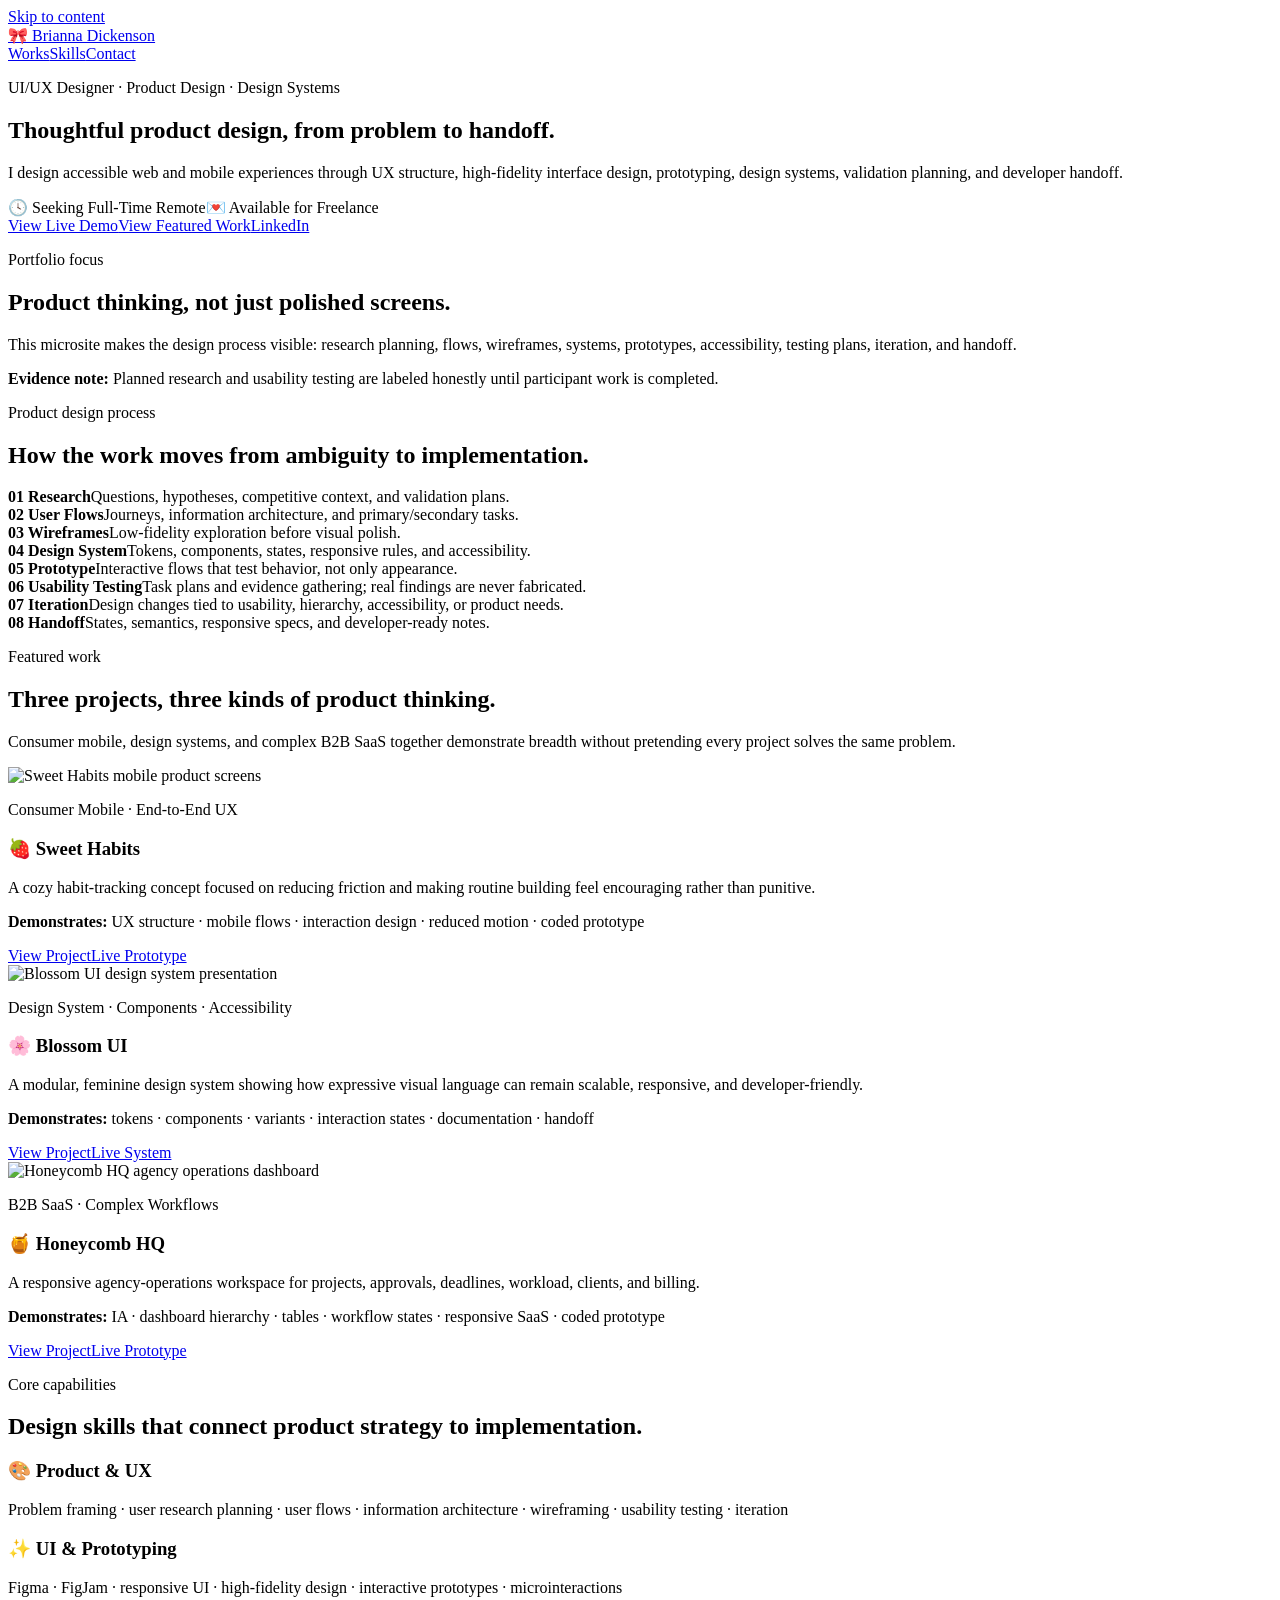
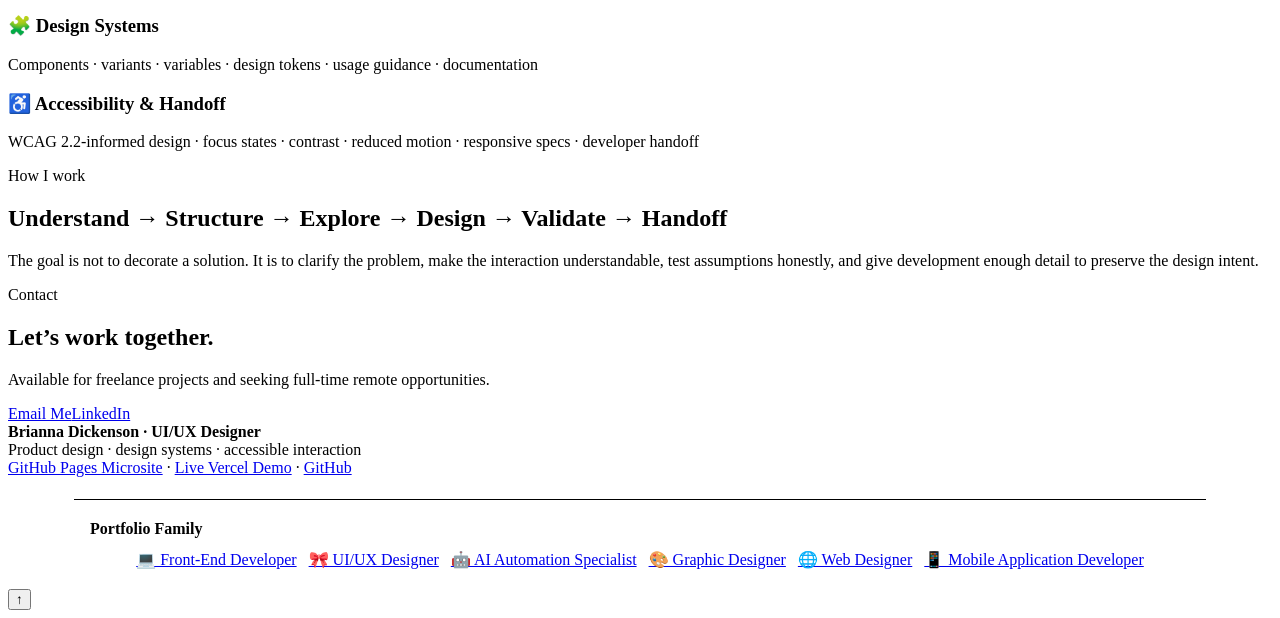
==== docs/index.html @ 3b9b9796 "Standardize Works Skills Contact navigation and footer portfolio family" ====
<!doctype html><html lang="en"><head><meta charset="utf-8"><meta name="viewport" content="width=device-width,initial-scale=1"><title>Brianna Dickenson · UI/UX Designer</title><meta name="description" content="Recruiter-focused UI/UX portfolio featuring product thinking, design systems, interactive prototypes, accessibility, and developer handoff."><meta property="og:title" content="Brianna Dickenson · UI/UX Designer"><meta property="og:description" content="Recruiter-focused UI/UX portfolio featuring product thinking, design systems, interactive prototypes, accessibility, and developer handoff."><meta property="og:type" content="website"><link rel="stylesheet" href="/ui-ux-designer/styles.css"></head><body class=""><a class="skip" href="#main">Skip to content</a><header class="site-header"><nav class="nav" aria-label="Primary"><a class="brand" href="/ui-ux-designer/">🎀 Brianna Dickenson</a><div class="nav-links"><a href="#work">Works</a><a href="#skills">Skills</a><a href="#contact">Contact</a></div></nav></header><main id="main">
<section class="hero"><div><p class="eyebrow">UI/UX Designer · Product Design · Design Systems</p><h1>Thoughtful product design, from problem to handoff.</h1><p>I design accessible web and mobile experiences through UX structure, high-fidelity interface design, prototyping, design systems, validation planning, and developer handoff.</p><div class="status"><span class="pill">🕓 Seeking Full-Time Remote</span><span class="pill">💌 Available for Freelance</span></div><div class="actions"><a class="btn primary" href="https://ui-ux-designer-psi.vercel.app/">View Live Demo</a><a class="btn secondary" href="#work">View Featured Work</a><a class="btn secondary" href="https://www.linkedin.com/in/brianna-dickenson-9555515b">LinkedIn</a></div></div><aside class="hero-card"><p class="eyebrow">Portfolio focus</p><h2>Product thinking, not just polished screens.</h2><p>This microsite makes the design process visible: research planning, flows, wireframes, systems, prototypes, accessibility, testing plans, iteration, and handoff.</p><p class="truth"><strong>Evidence note:</strong> Planned research and usability testing are labeled honestly until participant work is completed.</p></aside></section>
<section class="section" id="process"><p class="eyebrow">Product design process</p><h2>How the work moves from ambiguity to implementation.</h2><div class="process"><div class="step"><b>01 Research</b><span>Questions, hypotheses, competitive context, and validation plans.</span></div><div class="step"><b>02 User Flows</b><span>Journeys, information architecture, and primary/secondary tasks.</span></div><div class="step"><b>03 Wireframes</b><span>Low-fidelity exploration before visual polish.</span></div><div class="step"><b>04 Design System</b><span>Tokens, components, states, responsive rules, and accessibility.</span></div><div class="step"><b>05 Prototype</b><span>Interactive flows that test behavior, not only appearance.</span></div><div class="step"><b>06 Usability Testing</b><span>Task plans and evidence gathering; real findings are never fabricated.</span></div><div class="step"><b>07 Iteration</b><span>Design changes tied to usability, hierarchy, accessibility, or product needs.</span></div><div class="step"><b>08 Handoff</b><span>States, semantics, responsive specs, and developer-ready notes.</span></div></div></section>
<section class="section" id="work"><p class="eyebrow">Featured work</p><h2>Three projects, three kinds of product thinking.</h2><p class="lead">Consumer mobile, design systems, and complex B2B SaaS together demonstrate breadth without pretending every project solves the same problem.</p><div class="grid">
<article class="card"><img src="https://raw.githubusercontent.com/breyhanaariel/ui-ux-designer/main/sweet-habits/assets/hero.png" alt="Sweet Habits mobile product screens"><div class="card-body"><p class="meta">Consumer Mobile · End-to-End UX</p><h3>🍓 Sweet Habits</h3><p>A cozy habit-tracking concept focused on reducing friction and making routine building feel encouraging rather than punitive.</p><p><strong>Demonstrates:</strong> UX structure · mobile flows · interaction design · reduced motion · coded prototype</p><div class="actions"><a class="btn primary" href="/ui-ux-designer/sweet-habits/">View Project</a><a class="btn secondary" href="https://ui-ux-designer-psi.vercel.app/sweet-habits/">Live Prototype</a></div></div></article>
<article class="card"><img src="https://raw.githubusercontent.com/breyhanaariel/ui-ux-designer/main/blossom-ui/assets/hero.png" alt="Blossom UI design system presentation"><div class="card-body"><p class="meta">Design System · Components · Accessibility</p><h3>🌸 Blossom UI</h3><p>A modular, feminine design system showing how expressive visual language can remain scalable, responsive, and developer-friendly.</p><p><strong>Demonstrates:</strong> tokens · components · variants · interaction states · documentation · handoff</p><div class="actions"><a class="btn primary" href="/ui-ux-designer/blossom-ui/">View Project</a><a class="btn secondary" href="https://ui-ux-designer-psi.vercel.app/blossom-ui/">Live System</a></div></div></article>
<article class="card"><img src="https://raw.githubusercontent.com/breyhanaariel/ui-ux-designer/main/honeycomb-hq/assets/hero.png" alt="Honeycomb HQ agency operations dashboard"><div class="card-body"><p class="meta">B2B SaaS · Complex Workflows</p><h3>🍯 Honeycomb HQ</h3><p>A responsive agency-operations workspace for projects, approvals, deadlines, workload, clients, and billing.</p><p><strong>Demonstrates:</strong> IA · dashboard hierarchy · tables · workflow states · responsive SaaS · coded prototype</p><div class="actions"><a class="btn primary" href="/ui-ux-designer/honeycomb-hq/">View Project</a><a class="btn secondary" href="https://ui-ux-designer-psi.vercel.app/honeycomb-hq/">Live Prototype</a></div></div></article>
</div></section>
<section class="section" id="skills"><p class="eyebrow">Core capabilities</p><h2>Design skills that connect product strategy to implementation.</h2><div class="capabilities"><div class="cap"><h3>🎨 Product & UX</h3><p>Problem framing · user research planning · user flows · information architecture · wireframing · usability testing · iteration</p></div><div class="cap"><h3>✨ UI & Prototyping</h3><p>Figma · FigJam · responsive UI · high-fidelity design · interactive prototypes · microinteractions</p></div><div class="cap"><h3>🧩 Design Systems</h3><p>Components · variants · variables · design tokens · usage guidance · documentation</p></div><div class="cap"><h3>♿ Accessibility & Handoff</h3><p>WCAG 2.2-informed design · focus states · contrast · reduced motion · responsive specs · developer handoff</p></div></div></section>
<section class="section"><p class="eyebrow">How I work</p><h2>Understand → Structure → Explore → Design → Validate → Handoff</h2><p class="lead">The goal is not to decorate a solution. It is to clarify the problem, make the interaction understandable, test assumptions honestly, and give development enough detail to preserve the design intent.</p></section>

<section class="section" id="contact"><p class="eyebrow">Contact</p><h2>Let’s work together.</h2><p class="lead">Available for freelance projects and seeking full-time remote opportunities.</p><div class="actions"><a class="btn primary" href="mailto:breyhanadickenson@gmail.com?subject=UI%2FUX%20Opportunity">Email Me</a><a class="btn secondary" href="https://www.linkedin.com/in/brianna-dickenson-9555515b">LinkedIn</a></div></section></main><footer class="footer"><div class="footer-inner"><div><strong>Brianna Dickenson · UI/UX Designer</strong><br><span>Product design · design systems · accessible interaction</span></div><div><a href="/ui-ux-designer/">GitHub Pages Microsite</a> · <a href="https://ui-ux-designer-psi.vercel.app/">Live Vercel Demo</a> · <a href="https://github.com/breyhanaariel/ui-ux-designer">GitHub</a></div></div><div class="portfolio-family-footer" style="max-width:1100px;margin:22px auto 0;padding:20px 16px;border-top:1px solid currentColor"><strong>Portfolio Family</strong><nav aria-label="Portfolio Family" style="display:flex;justify-content:center;flex-wrap:wrap;gap:12px;margin-top:12px"><a href="https://breyhanaariel.github.io/front-end-developer/">💻 Front-End Developer</a><a href="https://breyhanaariel.github.io/ui-ux-designer/">🎀 UI/UX Designer</a><a href="https://breyhanaariel.github.io/ai-automation-specialist/">🤖 AI Automation Specialist</a><a href="https://breyhanaariel.github.io/graphic-designer/">🎨 Graphic Designer</a><a href="https://breyhanaariel.github.io/web-designer/">🌐 Web Designer</a><a href="https://breyhanaariel.github.io/mobile-app-developer/">📱 Mobile Application Developer</a></nav></div></footer><button class="backtop" aria-label="Back to top">↑</button><script src="/ui-ux-designer/script.js"></script></body></html>
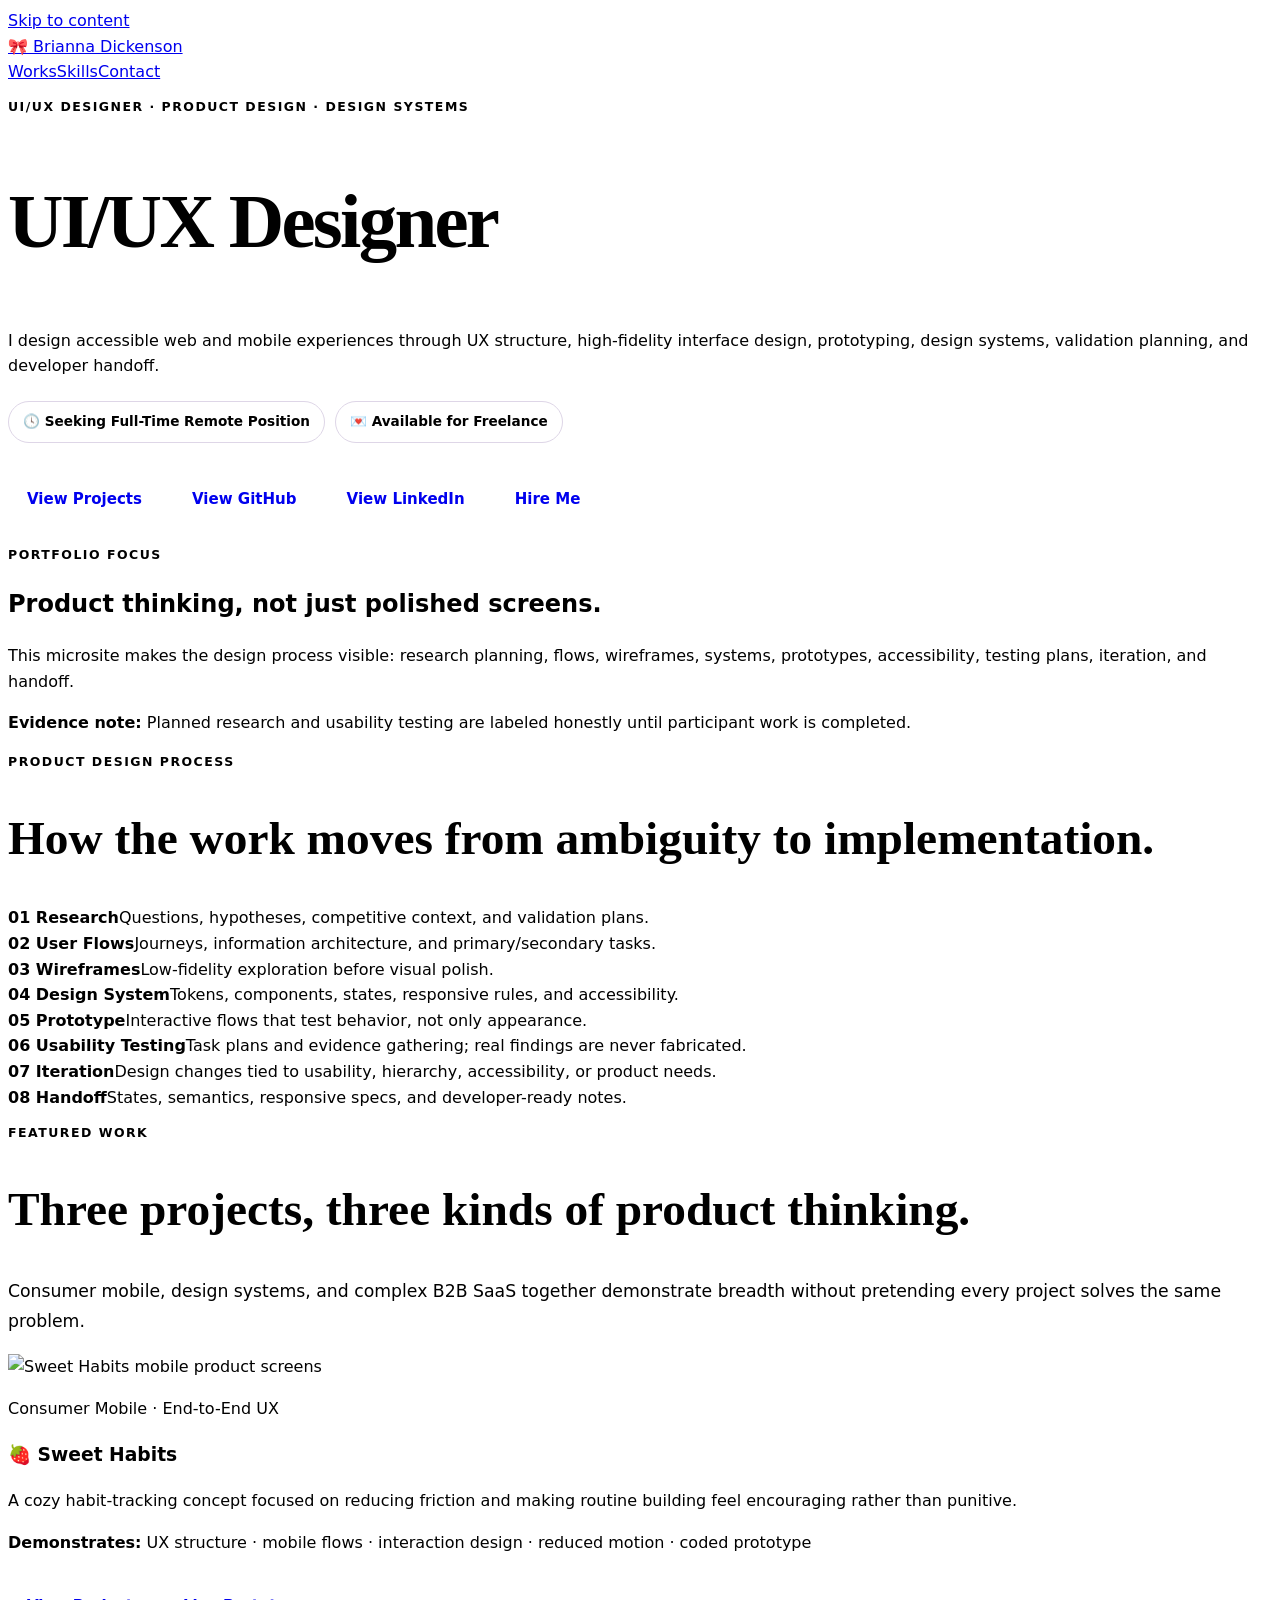
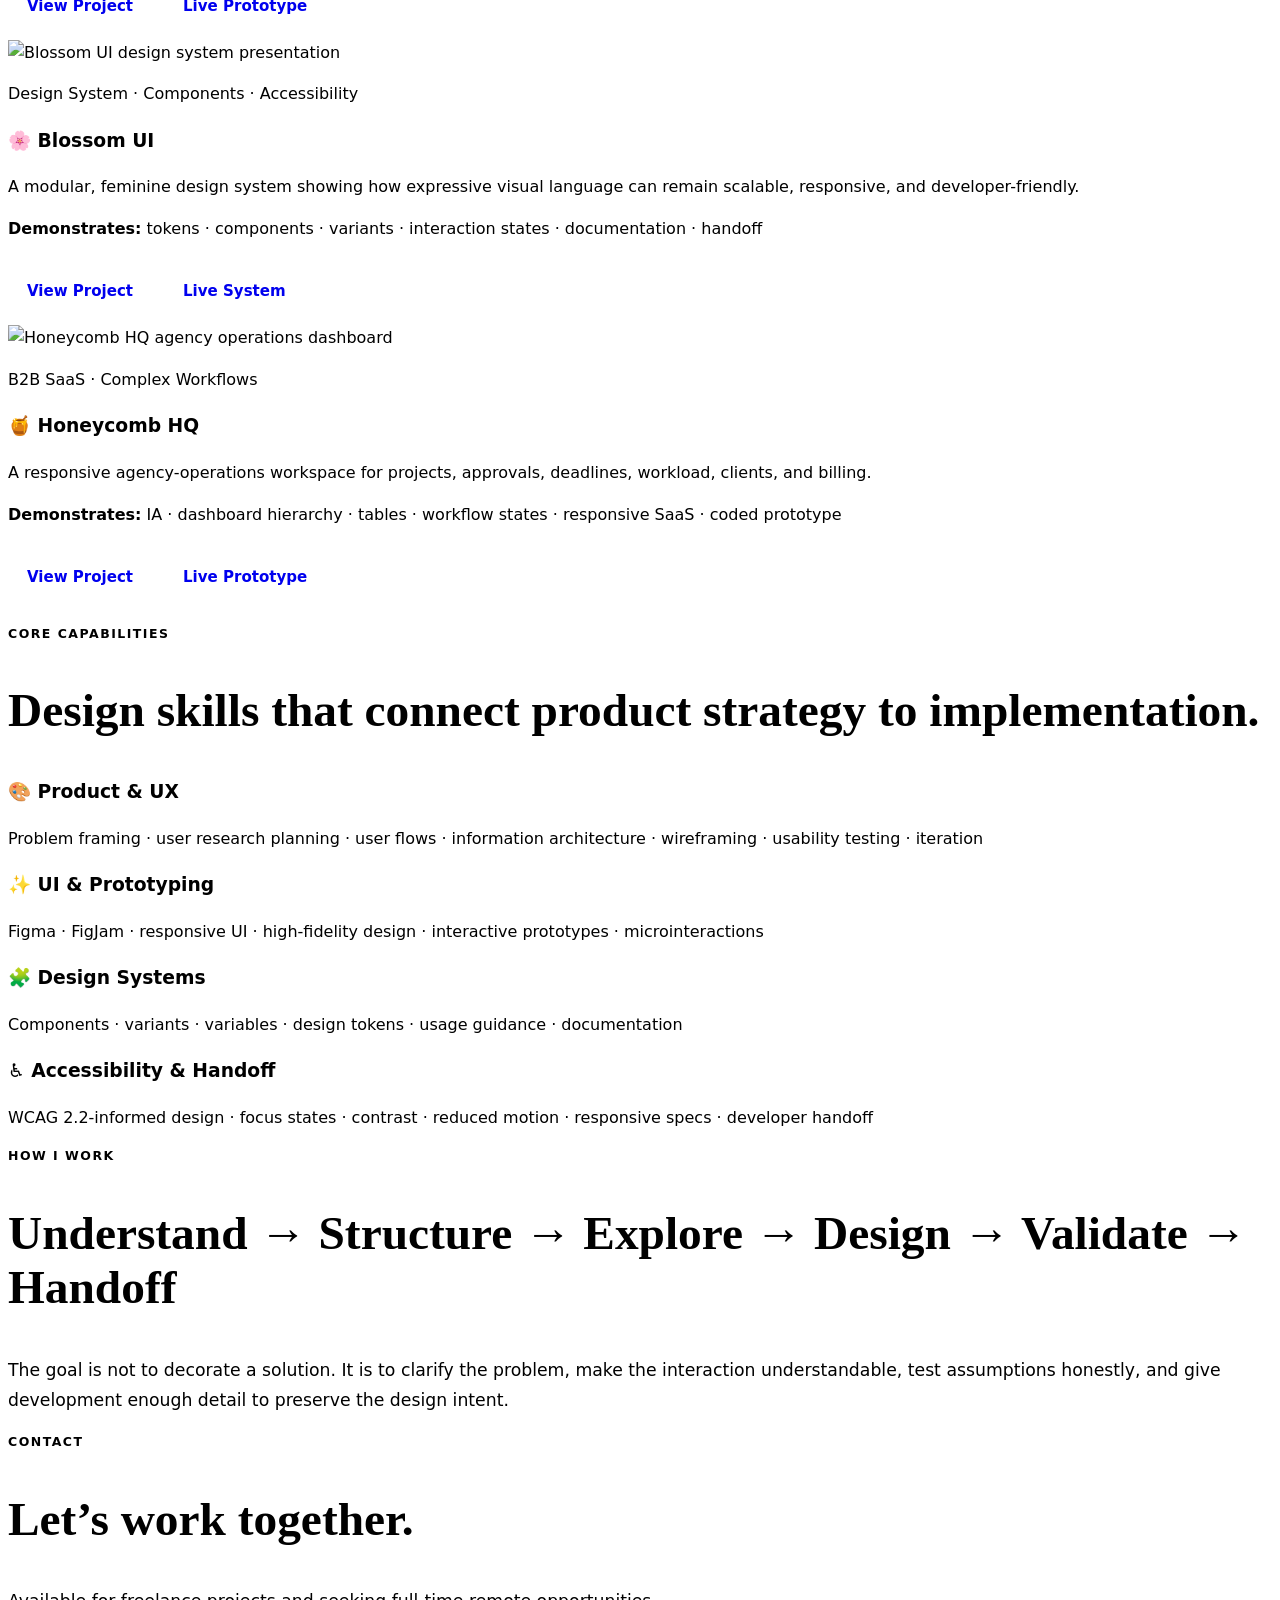
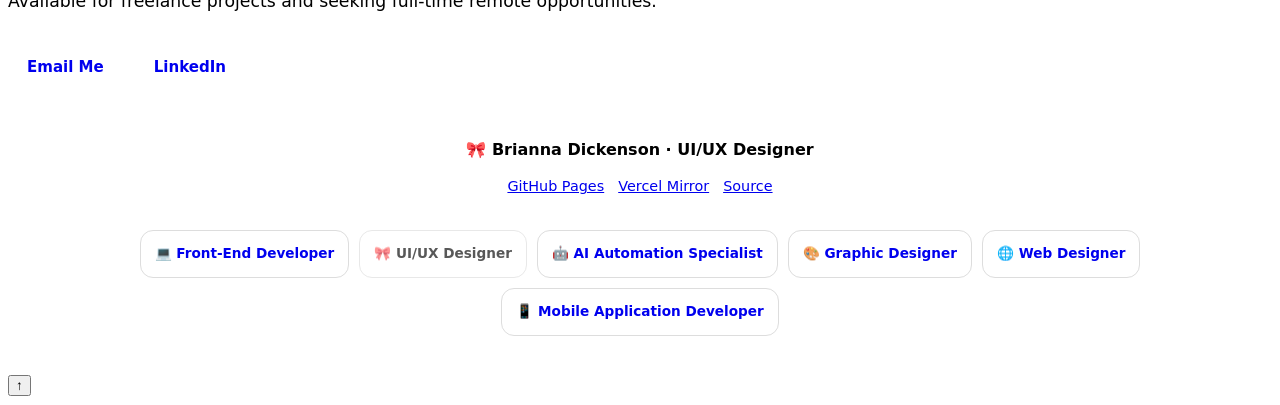
==== commit 53e97a43: "Unify portfolio typography hero actions and footer; refine front-end hiring flow" ====
--- a/docs/index.html
+++ b/docs/index.html
@@ -1,5 +1,8 @@
-<!doctype html><html lang="en"><head><meta charset="utf-8"><meta name="viewport" content="width=device-width,initial-scale=1"><title>Brianna Dickenson · UI/UX Designer</title><meta name="description" content="Recruiter-focused UI/UX portfolio featuring product thinking, design systems, interactive prototypes, accessibility, and developer handoff."><meta property="og:title" content="Brianna Dickenson · UI/UX Designer"><meta property="og:description" content="Recruiter-focused UI/UX portfolio featuring product thinking, design systems, interactive prototypes, accessibility, and developer handoff."><meta property="og:type" content="website"><link rel="stylesheet" href="/ui-ux-designer/styles.css"></head><body class=""><a class="skip" href="#main">Skip to content</a><header class="site-header"><nav class="nav" aria-label="Primary"><a class="brand" href="/ui-ux-designer/">🎀 Brianna Dickenson</a><div class="nav-links"><a href="#work">Works</a><a href="#skills">Skills</a><a href="#contact">Contact</a></div></nav></header><main id="main">
-<section class="hero"><div><p class="eyebrow">UI/UX Designer · Product Design · Design Systems</p><h1>Thoughtful product design, from problem to handoff.</h1><p>I design accessible web and mobile experiences through UX structure, high-fidelity interface design, prototyping, design systems, validation planning, and developer handoff.</p><div class="status"><span class="pill">🕓 Seeking Full-Time Remote</span><span class="pill">💌 Available for Freelance</span></div><div class="actions"><a class="btn primary" href="https://ui-ux-designer-psi.vercel.app/">View Live Demo</a><a class="btn secondary" href="#work">View Featured Work</a><a class="btn secondary" href="https://www.linkedin.com/in/brianna-dickenson-9555515b">LinkedIn</a></div></div><aside class="hero-card"><p class="eyebrow">Portfolio focus</p><h2>Product thinking, not just polished screens.</h2><p>This microsite makes the design process visible: research planning, flows, wireframes, systems, prototypes, accessibility, testing plans, iteration, and handoff.</p><p class="truth"><strong>Evidence note:</strong> Planned research and usability testing are labeled honestly until participant work is completed.</p></aside></section>
+<!doctype html><html lang="en"><head><meta charset="utf-8"><meta name="viewport" content="width=device-width,initial-scale=1"><title>Brianna Dickenson · UI/UX Designer</title><meta name="description" content="Recruiter-focused UI/UX portfolio featuring product thinking, design systems, interactive prototypes, accessibility, and developer handoff."><meta property="og:title" content="Brianna Dickenson · UI/UX Designer"><meta property="og:description" content="Recruiter-focused UI/UX portfolio featuring product thinking, design systems, interactive prototypes, accessibility, and developer handoff."><meta property="og:type" content="website"><link rel="stylesheet" href="/ui-ux-designer/styles.css"><style>
+/* Portfolio family design system: typography, scale, buttons and footer */
+:root{font-family:Inter,system-ui,-apple-system,BlinkMacSystemFont,"Segoe UI",sans-serif;font-size:16px}body{font-family:Inter,system-ui,-apple-system,BlinkMacSystemFont,"Segoe UI",sans-serif;line-height:1.6}.hero h1{font-family:Georgia,"Times New Roman",serif;font-size:clamp(2.9rem,6vw,5.2rem);line-height:1.08;letter-spacing:-.035em}.section h2{font-family:Georgia,"Times New Roman",serif;font-size:clamp(2rem,3.7vw,3.25rem);line-height:1.16}.eyebrow{font-size:.78rem;font-weight:800;letter-spacing:.12em;text-transform:uppercase}.lede,.lead{font-size:1.08rem;line-height:1.75}.actions{display:flex;flex-wrap:wrap;gap:12px}.actions .btn,.actions a.btn{font-family:inherit;font-size:.94rem;font-weight:750;border-radius:999px;padding:12px 19px;min-height:44px;display:inline-flex;align-items:center;justify-content:center;text-decoration:none}.portfolio-status{display:flex;flex-wrap:wrap;gap:10px;margin:22px 0}.portfolio-status span{border:1px solid var(--line,#ded6e7);border-radius:999px;padding:9px 14px;background:rgba(255,255,255,.8);font-size:.85rem;font-weight:750}.footer{border-top:0!important;text-align:center;padding:36px 20px}.portfolio-family-footer{border:0!important;padding:16px 0 0!important;margin:16px auto 0!important}.portfolio-family-footer nav{display:flex;justify-content:center;flex-wrap:wrap;gap:10px}.portfolio-family-footer nav a,.portfolio-family-footer nav span{display:inline-flex;align-items:center;justify-content:center;padding:12px 14px;border-radius:13px;border:1px solid var(--line,#ddd);background:rgba(255,255,255,.75);font-size:.85rem;font-weight:700;text-decoration:none}.portfolio-family-footer nav .current{opacity:.65}.footer-links{margin:12px 0;display:flex;gap:14px;justify-content:center;flex-wrap:wrap}.footer-links a{font-size:.9rem}.hire-form{max-width:640px;margin:26px auto;text-align:left;display:grid;gap:13px}.hire-form label{display:grid;gap:5px;font-size:.9rem;font-weight:700}.hire-form input,.hire-form select,.hire-form textarea{font:inherit;width:100%;padding:12px;border:1px solid var(--line,#ddd);border-radius:12px;background:#fff;color:#333}.hire-form button{cursor:pointer}.hire-form .form-feedback{font-size:.9rem}@media(max-width:650px){.hero{padding-top:52px}.portfolio-family-footer nav a,.portfolio-family-footer nav span{flex:1 1 145px}.actions .btn{flex:1 1 auto}}
+</style></head><body class=""><a class="skip" href="#main">Skip to content</a><header class="site-header"><nav class="nav" aria-label="Primary"><a class="brand" href="/ui-ux-designer/">🎀 Brianna Dickenson</a><div class="nav-links"><a href="#work">Works</a><a href="#skills">Skills</a><a href="#contact">Contact</a></div></nav></header><main id="main">
+<section class="hero"><div><p class="eyebrow">UI/UX Designer · Product Design · Design Systems</p><h1>UI/UX Designer</h1><p>I design accessible web and mobile experiences through UX structure, high-fidelity interface design, prototyping, design systems, validation planning, and developer handoff.</p><div class="portfolio-status"><span>🕓 Seeking Full-Time Remote Position</span><span>💌 Available for Freelance</span></div><div class="actions"><a class="btn primary" href="#work">View Projects</a><a class="btn" href="https://github.com/breyhanaariel/ui-ux-designer">View GitHub</a><a class="btn" href="https://www.linkedin.com/in/brianna-dickenson-9555515b">View LinkedIn</a><a class="btn" href="#contact">Hire Me</a></div></div><aside class="hero-card"><p class="eyebrow">Portfolio focus</p><h2>Product thinking, not just polished screens.</h2><p>This microsite makes the design process visible: research planning, flows, wireframes, systems, prototypes, accessibility, testing plans, iteration, and handoff.</p><p class="truth"><strong>Evidence note:</strong> Planned research and usability testing are labeled honestly until participant work is completed.</p></aside></section>
 <section class="section" id="process"><p class="eyebrow">Product design process</p><h2>How the work moves from ambiguity to implementation.</h2><div class="process"><div class="step"><b>01 Research</b><span>Questions, hypotheses, competitive context, and validation plans.</span></div><div class="step"><b>02 User Flows</b><span>Journeys, information architecture, and primary/secondary tasks.</span></div><div class="step"><b>03 Wireframes</b><span>Low-fidelity exploration before visual polish.</span></div><div class="step"><b>04 Design System</b><span>Tokens, components, states, responsive rules, and accessibility.</span></div><div class="step"><b>05 Prototype</b><span>Interactive flows that test behavior, not only appearance.</span></div><div class="step"><b>06 Usability Testing</b><span>Task plans and evidence gathering; real findings are never fabricated.</span></div><div class="step"><b>07 Iteration</b><span>Design changes tied to usability, hierarchy, accessibility, or product needs.</span></div><div class="step"><b>08 Handoff</b><span>States, semantics, responsive specs, and developer-ready notes.</span></div></div></section>
 <section class="section" id="work"><p class="eyebrow">Featured work</p><h2>Three projects, three kinds of product thinking.</h2><p class="lead">Consumer mobile, design systems, and complex B2B SaaS together demonstrate breadth without pretending every project solves the same problem.</p><div class="grid">
 <article class="card"><img src="https://raw.githubusercontent.com/breyhanaariel/ui-ux-designer/main/sweet-habits/assets/hero.png" alt="Sweet Habits mobile product screens"><div class="card-body"><p class="meta">Consumer Mobile · End-to-End UX</p><h3>🍓 Sweet Habits</h3><p>A cozy habit-tracking concept focused on reducing friction and making routine building feel encouraging rather than punitive.</p><p><strong>Demonstrates:</strong> UX structure · mobile flows · interaction design · reduced motion · coded prototype</p><div class="actions"><a class="btn primary" href="/ui-ux-designer/sweet-habits/">View Project</a><a class="btn secondary" href="https://ui-ux-designer-psi.vercel.app/sweet-habits/">Live Prototype</a></div></div></article>
@@ -9,4 +12,4 @@
 <section class="section" id="skills"><p class="eyebrow">Core capabilities</p><h2>Design skills that connect product strategy to implementation.</h2><div class="capabilities"><div class="cap"><h3>🎨 Product & UX</h3><p>Problem framing · user research planning · user flows · information architecture · wireframing · usability testing · iteration</p></div><div class="cap"><h3>✨ UI & Prototyping</h3><p>Figma · FigJam · responsive UI · high-fidelity design · interactive prototypes · microinteractions</p></div><div class="cap"><h3>🧩 Design Systems</h3><p>Components · variants · variables · design tokens · usage guidance · documentation</p></div><div class="cap"><h3>♿ Accessibility & Handoff</h3><p>WCAG 2.2-informed design · focus states · contrast · reduced motion · responsive specs · developer handoff</p></div></div></section>
 <section class="section"><p class="eyebrow">How I work</p><h2>Understand → Structure → Explore → Design → Validate → Handoff</h2><p class="lead">The goal is not to decorate a solution. It is to clarify the problem, make the interaction understandable, test assumptions honestly, and give development enough detail to preserve the design intent.</p></section>
 
-<section class="section" id="contact"><p class="eyebrow">Contact</p><h2>Let’s work together.</h2><p class="lead">Available for freelance projects and seeking full-time remote opportunities.</p><div class="actions"><a class="btn primary" href="mailto:breyhanadickenson@gmail.com?subject=UI%2FUX%20Opportunity">Email Me</a><a class="btn secondary" href="https://www.linkedin.com/in/brianna-dickenson-9555515b">LinkedIn</a></div></section></main><footer class="footer"><div class="footer-inner"><div><strong>Brianna Dickenson · UI/UX Designer</strong><br><span>Product design · design systems · accessible interaction</span></div><div><a href="/ui-ux-designer/">GitHub Pages Microsite</a> · <a href="https://ui-ux-designer-psi.vercel.app/">Live Vercel Demo</a> · <a href="https://github.com/breyhanaariel/ui-ux-designer">GitHub</a></div></div><div class="portfolio-family-footer" style="max-width:1100px;margin:22px auto 0;padding:20px 16px;border-top:1px solid currentColor"><strong>Portfolio Family</strong><nav aria-label="Portfolio Family" style="display:flex;justify-content:center;flex-wrap:wrap;gap:12px;margin-top:12px"><a href="https://breyhanaariel.github.io/front-end-developer/">💻 Front-End Developer</a><a href="https://breyhanaariel.github.io/ui-ux-designer/">🎀 UI/UX Designer</a><a href="https://breyhanaariel.github.io/ai-automation-specialist/">🤖 AI Automation Specialist</a><a href="https://breyhanaariel.github.io/graphic-designer/">🎨 Graphic Designer</a><a href="https://breyhanaariel.github.io/web-designer/">🌐 Web Designer</a><a href="https://breyhanaariel.github.io/mobile-app-developer/">📱 Mobile Application Developer</a></nav></div></footer><button class="backtop" aria-label="Back to top">↑</button><script src="/ui-ux-designer/script.js"></script></body></html>+<section class="section" id="contact"><p class="eyebrow">Contact</p><h2>Let’s work together.</h2><p class="lead">Available for freelance projects and seeking full-time remote opportunities.</p><div class="actions"><a class="btn primary" href="mailto:breyhanadickenson@gmail.com?subject=UI%2FUX%20Opportunity">Email Me</a><a class="btn secondary" href="https://www.linkedin.com/in/brianna-dickenson-9555515b">LinkedIn</a></div></section></main><footer class="footer"><strong>🎀 Brianna Dickenson · UI/UX Designer</strong><div class="footer-links"><a href="https://breyhanaariel.github.io/ui-ux-designer/">GitHub Pages</a><a href="https://ui-ux-designer-psi.vercel.app/">Vercel Mirror</a><a href="https://github.com/breyhanaariel/ui-ux-designer">Source</a></div><div class="portfolio-family-footer"><nav aria-label="Portfolio Family"><a href="https://breyhanaariel.github.io/front-end-developer/">💻 Front-End Developer</a><span class="current" aria-current="page">🎀 UI/UX Designer</span><a href="https://breyhanaariel.github.io/ai-automation-specialist/">🤖 AI Automation Specialist</a><a href="https://breyhanaariel.github.io/graphic-designer/">🎨 Graphic Designer</a><a href="https://breyhanaariel.github.io/web-designer/">🌐 Web Designer</a><a href="https://breyhanaariel.github.io/mobile-app-developer/">📱 Mobile Application Developer</a></nav></div></footer><button class="backtop" aria-label="Back to top">↑</button><script src="/ui-ux-designer/script.js"></script></body></html>
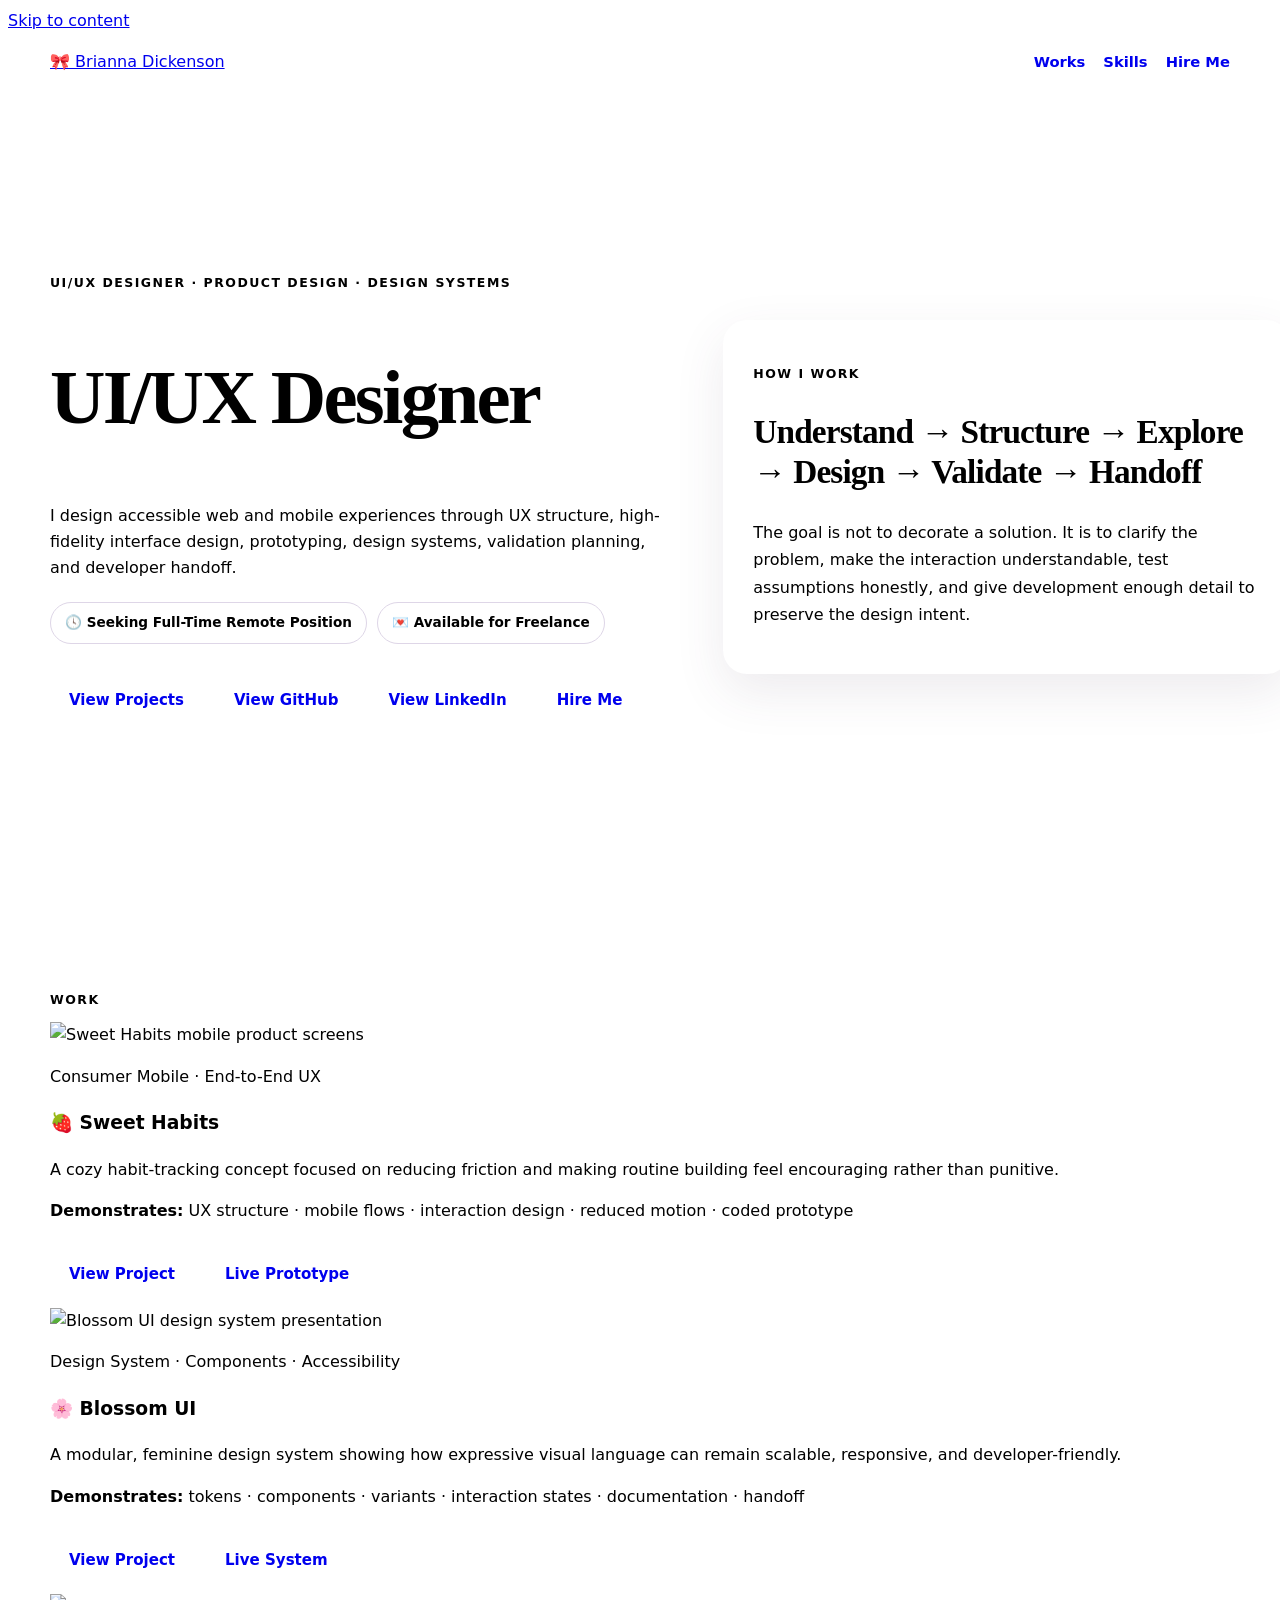
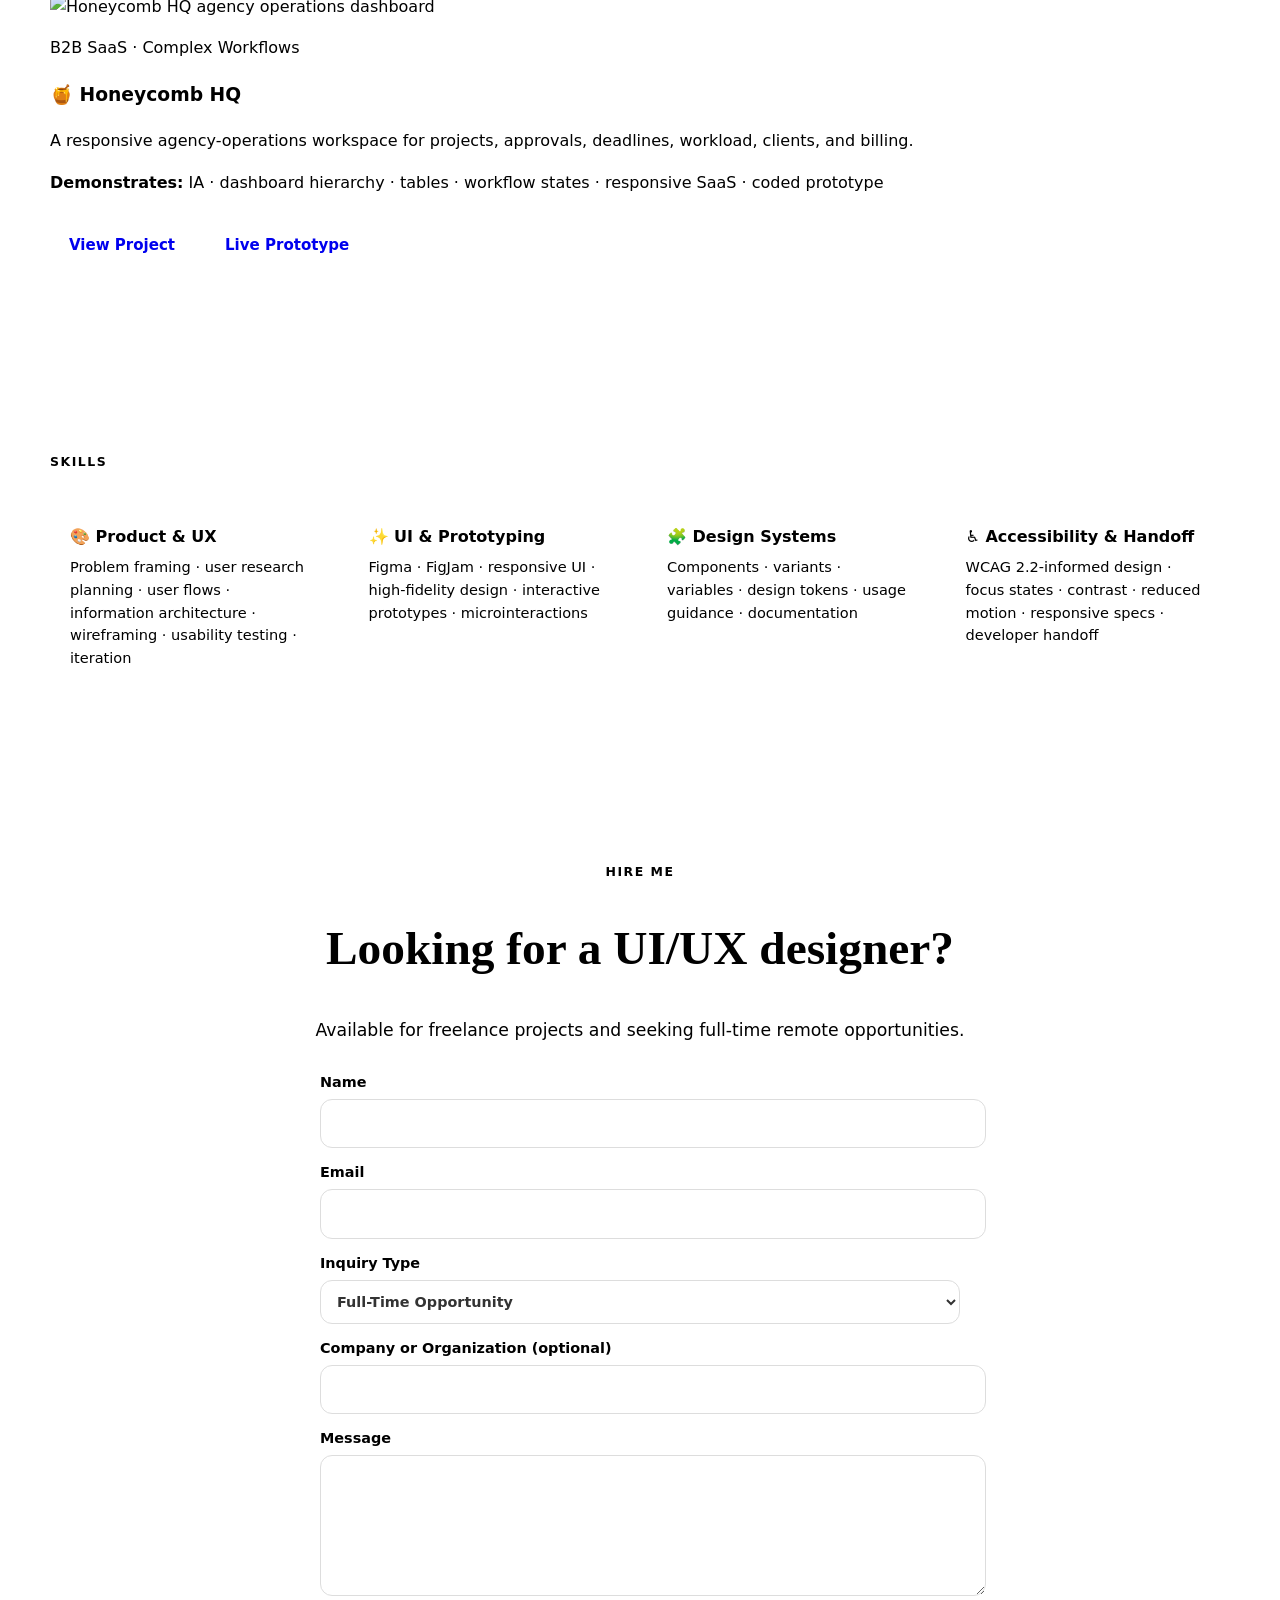
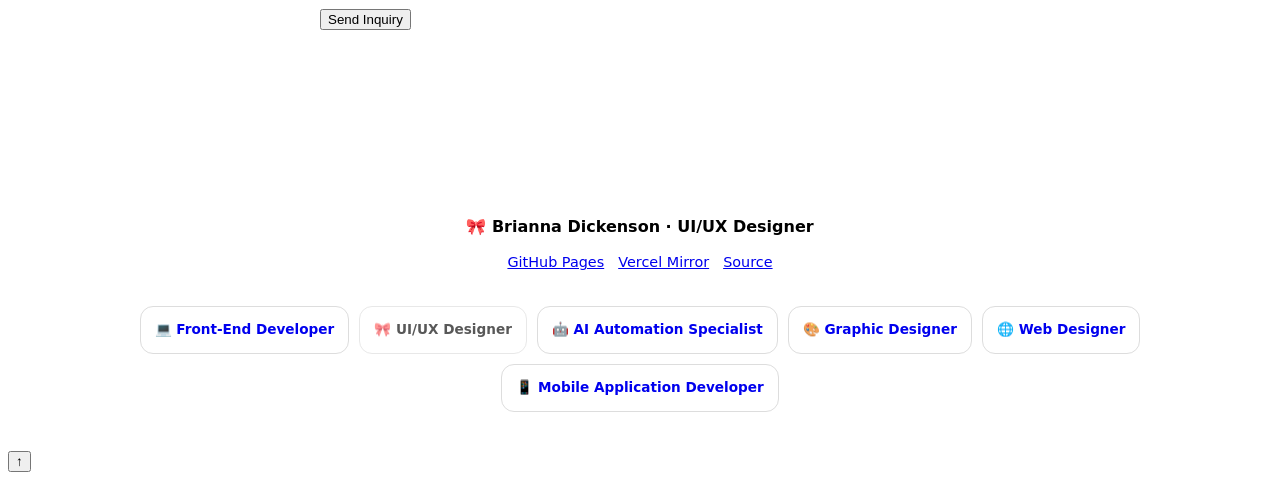
==== commit e026a472: "Align UI UX microsite with front-end layout and hiring form" ====
--- a/docs/index.html
+++ b/docs/index.html
@@ -1,15 +1,18 @@
 <!doctype html><html lang="en"><head><meta charset="utf-8"><meta name="viewport" content="width=device-width,initial-scale=1"><title>Brianna Dickenson · UI/UX Designer</title><meta name="description" content="Recruiter-focused UI/UX portfolio featuring product thinking, design systems, interactive prototypes, accessibility, and developer handoff."><meta property="og:title" content="Brianna Dickenson · UI/UX Designer"><meta property="og:description" content="Recruiter-focused UI/UX portfolio featuring product thinking, design systems, interactive prototypes, accessibility, and developer handoff."><meta property="og:type" content="website"><link rel="stylesheet" href="/ui-ux-designer/styles.css"><style>
 /* Portfolio family design system: typography, scale, buttons and footer */
 :root{font-family:Inter,system-ui,-apple-system,BlinkMacSystemFont,"Segoe UI",sans-serif;font-size:16px}body{font-family:Inter,system-ui,-apple-system,BlinkMacSystemFont,"Segoe UI",sans-serif;line-height:1.6}.hero h1{font-family:Georgia,"Times New Roman",serif;font-size:clamp(2.9rem,6vw,5.2rem);line-height:1.08;letter-spacing:-.035em}.section h2{font-family:Georgia,"Times New Roman",serif;font-size:clamp(2rem,3.7vw,3.25rem);line-height:1.16}.eyebrow{font-size:.78rem;font-weight:800;letter-spacing:.12em;text-transform:uppercase}.lede,.lead{font-size:1.08rem;line-height:1.75}.actions{display:flex;flex-wrap:wrap;gap:12px}.actions .btn,.actions a.btn{font-family:inherit;font-size:.94rem;font-weight:750;border-radius:999px;padding:12px 19px;min-height:44px;display:inline-flex;align-items:center;justify-content:center;text-decoration:none}.portfolio-status{display:flex;flex-wrap:wrap;gap:10px;margin:22px 0}.portfolio-status span{border:1px solid var(--line,#ded6e7);border-radius:999px;padding:9px 14px;background:rgba(255,255,255,.8);font-size:.85rem;font-weight:750}.footer{border-top:0!important;text-align:center;padding:36px 20px}.portfolio-family-footer{border:0!important;padding:16px 0 0!important;margin:16px auto 0!important}.portfolio-family-footer nav{display:flex;justify-content:center;flex-wrap:wrap;gap:10px}.portfolio-family-footer nav a,.portfolio-family-footer nav span{display:inline-flex;align-items:center;justify-content:center;padding:12px 14px;border-radius:13px;border:1px solid var(--line,#ddd);background:rgba(255,255,255,.75);font-size:.85rem;font-weight:700;text-decoration:none}.portfolio-family-footer nav .current{opacity:.65}.footer-links{margin:12px 0;display:flex;gap:14px;justify-content:center;flex-wrap:wrap}.footer-links a{font-size:.9rem}.hire-form{max-width:640px;margin:26px auto;text-align:left;display:grid;gap:13px}.hire-form label{display:grid;gap:5px;font-size:.9rem;font-weight:700}.hire-form input,.hire-form select,.hire-form textarea{font:inherit;width:100%;padding:12px;border:1px solid var(--line,#ddd);border-radius:12px;background:#fff;color:#333}.hire-form button{cursor:pointer}.hire-form .form-feedback{font-size:.9rem}@media(max-width:650px){.hero{padding-top:52px}.portfolio-family-footer nav a,.portfolio-family-footer nav span{flex:1 1 145px}.actions .btn{flex:1 1 auto}}
-</style></head><body class=""><a class="skip" href="#main">Skip to content</a><header class="site-header"><nav class="nav" aria-label="Primary"><a class="brand" href="/ui-ux-designer/">🎀 Brianna Dickenson</a><div class="nav-links"><a href="#work">Works</a><a href="#skills">Skills</a><a href="#contact">Contact</a></div></nav></header><main id="main">
-<section class="hero"><div><p class="eyebrow">UI/UX Designer · Product Design · Design Systems</p><h1>UI/UX Designer</h1><p>I design accessible web and mobile experiences through UX structure, high-fidelity interface design, prototyping, design systems, validation planning, and developer handoff.</p><div class="portfolio-status"><span>🕓 Seeking Full-Time Remote Position</span><span>💌 Available for Freelance</span></div><div class="actions"><a class="btn primary" href="#work">View Projects</a><a class="btn" href="https://github.com/breyhanaariel/ui-ux-designer">View GitHub</a><a class="btn" href="https://www.linkedin.com/in/brianna-dickenson-9555515b">View LinkedIn</a><a class="btn" href="#contact">Hire Me</a></div></div><aside class="hero-card"><p class="eyebrow">Portfolio focus</p><h2>Product thinking, not just polished screens.</h2><p>This microsite makes the design process visible: research planning, flows, wireframes, systems, prototypes, accessibility, testing plans, iteration, and handoff.</p><p class="truth"><strong>Evidence note:</strong> Planned research and usability testing are labeled honestly until participant work is completed.</p></aside></section>
-<section class="section" id="process"><p class="eyebrow">Product design process</p><h2>How the work moves from ambiguity to implementation.</h2><div class="process"><div class="step"><b>01 Research</b><span>Questions, hypotheses, competitive context, and validation plans.</span></div><div class="step"><b>02 User Flows</b><span>Journeys, information architecture, and primary/secondary tasks.</span></div><div class="step"><b>03 Wireframes</b><span>Low-fidelity exploration before visual polish.</span></div><div class="step"><b>04 Design System</b><span>Tokens, components, states, responsive rules, and accessibility.</span></div><div class="step"><b>05 Prototype</b><span>Interactive flows that test behavior, not only appearance.</span></div><div class="step"><b>06 Usability Testing</b><span>Task plans and evidence gathering; real findings are never fabricated.</span></div><div class="step"><b>07 Iteration</b><span>Design changes tied to usability, hierarchy, accessibility, or product needs.</span></div><div class="step"><b>08 Handoff</b><span>States, semantics, responsive specs, and developer-ready notes.</span></div></div></section>
-<section class="section" id="work"><p class="eyebrow">Featured work</p><h2>Three projects, three kinds of product thinking.</h2><p class="lead">Consumer mobile, design systems, and complex B2B SaaS together demonstrate breadth without pretending every project solves the same problem.</p><div class="grid">
+
+/* Front-End-inspired UI/UX microsite layout; preserve original UI/UX palette */
+.site-header{position:sticky;top:0;z-index:40}.site-header .nav{max-width:1180px;margin:auto;display:flex;align-items:center;justify-content:space-between;gap:18px;padding:15px 24px}.site-header .nav-links{display:flex;gap:18px;flex-wrap:wrap}.site-header .nav-links a{font-size:.92rem;font-weight:750;text-decoration:none}.hero{max-width:1180px;margin:auto;display:grid;grid-template-columns:1.1fr .9fr;align-items:center;gap:54px;padding:88px 24px 80px;min-height:640px}.hero .hero-card.how-work{width:100%;min-width:0;max-width:none;border-radius:24px;padding:30px;box-shadow:0 18px 50px rgba(75,55,85,.1)}.hero .hero-card.how-work h2{font-family:Georgia,"Times New Roman",serif;font-size:clamp(1.65rem,2.6vw,2.55rem);line-height:1.2;letter-spacing:-.025em}.hero .hero-card.how-work p{line-height:1.7}.section{max-width:1180px;margin-inline:auto;padding:80px 24px}.section#skills .capabilities{display:grid;grid-template-columns:repeat(4,minmax(0,1fr));gap:14px;margin-top:34px}.section#skills .cap{min-width:0;border-radius:20px;padding:20px}.section#skills .cap h3{font-size:1rem;line-height:1.35;margin:0 0 9px}.section#skills .cap p{font-size:.91rem;line-height:1.55;margin:0}.section.contact{text-align:center}.section.contact .hire-form{text-align:left}.hire-form .btn{width:fit-content}.hire-form input:focus-visible,.hire-form select:focus-visible,.hire-form textarea:focus-visible{outline:2px solid currentColor;outline-offset:2px}@media(max-width:950px){.hero{grid-template-columns:1fr;gap:30px;min-height:0}.section#skills .capabilities{grid-template-columns:repeat(2,minmax(0,1fr))}}@media(max-width:560px){.section#skills .capabilities{grid-template-columns:1fr}.site-header .nav{flex-wrap:wrap}.hero{padding-top:52px}}
+</style></head><body class=""><a class="skip" href="#main">Skip to content</a><header class="site-header"><nav class="nav" aria-label="Primary"><a class="brand" href="/ui-ux-designer/">🎀 Brianna Dickenson</a><div class="nav-links"><a href="#work">Works</a><a href="#skills">Skills</a><a href="#contact">Hire Me</a></div></nav></header><main id="main">
+<section class="hero"><div><p class="eyebrow">UI/UX Designer · Product Design · Design Systems</p><h1>UI/UX Designer</h1><p>I design accessible web and mobile experiences through UX structure, high-fidelity interface design, prototyping, design systems, validation planning, and developer handoff.</p><div class="portfolio-status"><span>🕓 Seeking Full-Time Remote Position</span><span>💌 Available for Freelance</span></div><div class="actions"><a class="btn primary" href="#work">View Projects</a><a class="btn" href="https://github.com/breyhanaariel/ui-ux-designer">View GitHub</a><a class="btn" href="https://www.linkedin.com/in/brianna-dickenson-9555515b">View LinkedIn</a><a class="btn" href="#contact">Hire Me</a></div></div><aside class="hero-card how-work"><p class="eyebrow">How I Work</p><h2>Understand → Structure → Explore → Design → Validate → Handoff</h2><p>The goal is not to decorate a solution. It is to clarify the problem, make the interaction understandable, test assumptions honestly, and give development enough detail to preserve the design intent.</p></aside></section>
+
+<section class="section" id="work"><p class="eyebrow">Work</p><div class="grid">
 <article class="card"><img src="https://raw.githubusercontent.com/breyhanaariel/ui-ux-designer/main/sweet-habits/assets/hero.png" alt="Sweet Habits mobile product screens"><div class="card-body"><p class="meta">Consumer Mobile · End-to-End UX</p><h3>🍓 Sweet Habits</h3><p>A cozy habit-tracking concept focused on reducing friction and making routine building feel encouraging rather than punitive.</p><p><strong>Demonstrates:</strong> UX structure · mobile flows · interaction design · reduced motion · coded prototype</p><div class="actions"><a class="btn primary" href="/ui-ux-designer/sweet-habits/">View Project</a><a class="btn secondary" href="https://ui-ux-designer-psi.vercel.app/sweet-habits/">Live Prototype</a></div></div></article>
 <article class="card"><img src="https://raw.githubusercontent.com/breyhanaariel/ui-ux-designer/main/blossom-ui/assets/hero.png" alt="Blossom UI design system presentation"><div class="card-body"><p class="meta">Design System · Components · Accessibility</p><h3>🌸 Blossom UI</h3><p>A modular, feminine design system showing how expressive visual language can remain scalable, responsive, and developer-friendly.</p><p><strong>Demonstrates:</strong> tokens · components · variants · interaction states · documentation · handoff</p><div class="actions"><a class="btn primary" href="/ui-ux-designer/blossom-ui/">View Project</a><a class="btn secondary" href="https://ui-ux-designer-psi.vercel.app/blossom-ui/">Live System</a></div></div></article>
 <article class="card"><img src="https://raw.githubusercontent.com/breyhanaariel/ui-ux-designer/main/honeycomb-hq/assets/hero.png" alt="Honeycomb HQ agency operations dashboard"><div class="card-body"><p class="meta">B2B SaaS · Complex Workflows</p><h3>🍯 Honeycomb HQ</h3><p>A responsive agency-operations workspace for projects, approvals, deadlines, workload, clients, and billing.</p><p><strong>Demonstrates:</strong> IA · dashboard hierarchy · tables · workflow states · responsive SaaS · coded prototype</p><div class="actions"><a class="btn primary" href="/ui-ux-designer/honeycomb-hq/">View Project</a><a class="btn secondary" href="https://ui-ux-designer-psi.vercel.app/honeycomb-hq/">Live Prototype</a></div></div></article>
 </div></section>
-<section class="section" id="skills"><p class="eyebrow">Core capabilities</p><h2>Design skills that connect product strategy to implementation.</h2><div class="capabilities"><div class="cap"><h3>🎨 Product & UX</h3><p>Problem framing · user research planning · user flows · information architecture · wireframing · usability testing · iteration</p></div><div class="cap"><h3>✨ UI & Prototyping</h3><p>Figma · FigJam · responsive UI · high-fidelity design · interactive prototypes · microinteractions</p></div><div class="cap"><h3>🧩 Design Systems</h3><p>Components · variants · variables · design tokens · usage guidance · documentation</p></div><div class="cap"><h3>♿ Accessibility & Handoff</h3><p>WCAG 2.2-informed design · focus states · contrast · reduced motion · responsive specs · developer handoff</p></div></div></section>
-<section class="section"><p class="eyebrow">How I work</p><h2>Understand → Structure → Explore → Design → Validate → Handoff</h2><p class="lead">The goal is not to decorate a solution. It is to clarify the problem, make the interaction understandable, test assumptions honestly, and give development enough detail to preserve the design intent.</p></section>
+<section class="section" id="skills"><p class="eyebrow">Skills</p><div class="capabilities"><div class="cap"><h3>🎨 Product & UX</h3><p>Problem framing · user research planning · user flows · information architecture · wireframing · usability testing · iteration</p></div><div class="cap"><h3>✨ UI & Prototyping</h3><p>Figma · FigJam · responsive UI · high-fidelity design · interactive prototypes · microinteractions</p></div><div class="cap"><h3>🧩 Design Systems</h3><p>Components · variants · variables · design tokens · usage guidance · documentation</p></div><div class="cap"><h3>♿ Accessibility & Handoff</h3><p>WCAG 2.2-informed design · focus states · contrast · reduced motion · responsive specs · developer handoff</p></div></div></section>
 
-<section class="section" id="contact"><p class="eyebrow">Contact</p><h2>Let’s work together.</h2><p class="lead">Available for freelance projects and seeking full-time remote opportunities.</p><div class="actions"><a class="btn primary" href="mailto:breyhanadickenson@gmail.com?subject=UI%2FUX%20Opportunity">Email Me</a><a class="btn secondary" href="https://www.linkedin.com/in/brianna-dickenson-9555515b">LinkedIn</a></div></section></main><footer class="footer"><strong>🎀 Brianna Dickenson · UI/UX Designer</strong><div class="footer-links"><a href="https://breyhanaariel.github.io/ui-ux-designer/">GitHub Pages</a><a href="https://ui-ux-designer-psi.vercel.app/">Vercel Mirror</a><a href="https://github.com/breyhanaariel/ui-ux-designer">Source</a></div><div class="portfolio-family-footer"><nav aria-label="Portfolio Family"><a href="https://breyhanaariel.github.io/front-end-developer/">💻 Front-End Developer</a><span class="current" aria-current="page">🎀 UI/UX Designer</span><a href="https://breyhanaariel.github.io/ai-automation-specialist/">🤖 AI Automation Specialist</a><a href="https://breyhanaariel.github.io/graphic-designer/">🎨 Graphic Designer</a><a href="https://breyhanaariel.github.io/web-designer/">🌐 Web Designer</a><a href="https://breyhanaariel.github.io/mobile-app-developer/">📱 Mobile Application Developer</a></nav></div></footer><button class="backtop" aria-label="Back to top">↑</button><script src="/ui-ux-designer/script.js"></script></body></html>+
+<section class="section contact" id="contact"><p class="eyebrow">Hire Me</p><h2>Looking for a UI/UX designer?</h2><p class="lead">Available for freelance projects and seeking full-time remote opportunities.</p><form class="hire-form" id="hireForm"><label>Name<input name="name" required autocomplete="name"></label><label>Email<input name="email" type="email" required autocomplete="email"></label><label>Inquiry Type<select name="inquiry_type" required><option value="Full-Time Opportunity">Full-Time Opportunity</option><option value="Freelance Project">Freelance Project</option></select></label><label>Company or Organization (optional)<input name="company" autocomplete="organization"></label><label>Message<textarea name="message" rows="5" required></textarea></label><button class="btn primary" type="submit">Send Inquiry</button><p class="form-feedback" id="hireFeedback" role="status" aria-live="polite"></p></form></section></main><footer class="footer"><strong>🎀 Brianna Dickenson · UI/UX Designer</strong><div class="footer-links"><a href="https://breyhanaariel.github.io/ui-ux-designer/">GitHub Pages</a><a href="https://ui-ux-designer-psi.vercel.app/">Vercel Mirror</a><a href="https://github.com/breyhanaariel/ui-ux-designer">Source</a></div><div class="portfolio-family-footer"><nav aria-label="Portfolio Family"><a href="https://breyhanaariel.github.io/front-end-developer/">💻 Front-End Developer</a><span class="current" aria-current="page">🎀 UI/UX Designer</span><a href="https://breyhanaariel.github.io/ai-automation-specialist/">🤖 AI Automation Specialist</a><a href="https://breyhanaariel.github.io/graphic-designer/">🎨 Graphic Designer</a><a href="https://breyhanaariel.github.io/web-designer/">🌐 Web Designer</a><a href="https://breyhanaariel.github.io/mobile-app-developer/">📱 Mobile Application Developer</a></nav></div></footer><button class="backtop" aria-label="Back to top">↑</button><script src="/ui-ux-designer/script.js"></script><script>document.getElementById('hireForm')?.addEventListener('submit',async function(e){e.preventDefault();const form=e.currentTarget,feedback=document.getElementById('hireFeedback'),button=form.querySelector('button');button.disabled=true;feedback.textContent='Sending inquiry…';try{const response=await fetch('https://formsubmit.co/ajax/breyhanadickenson@gmail.com',{method:'POST',body:new FormData(form),headers:{Accept:'application/json'}});if(!response.ok)throw Error('Submission failed');feedback.textContent='Thank you! Your inquiry was sent.';form.reset()}catch(error){feedback.innerHTML='Could not send automatically. Please <a href="mailto:breyhanadickenson@gmail.com?subject=UI%2FUX%20Opportunity">email me directly</a>.'}finally{button.disabled=false}});</script></body></html>
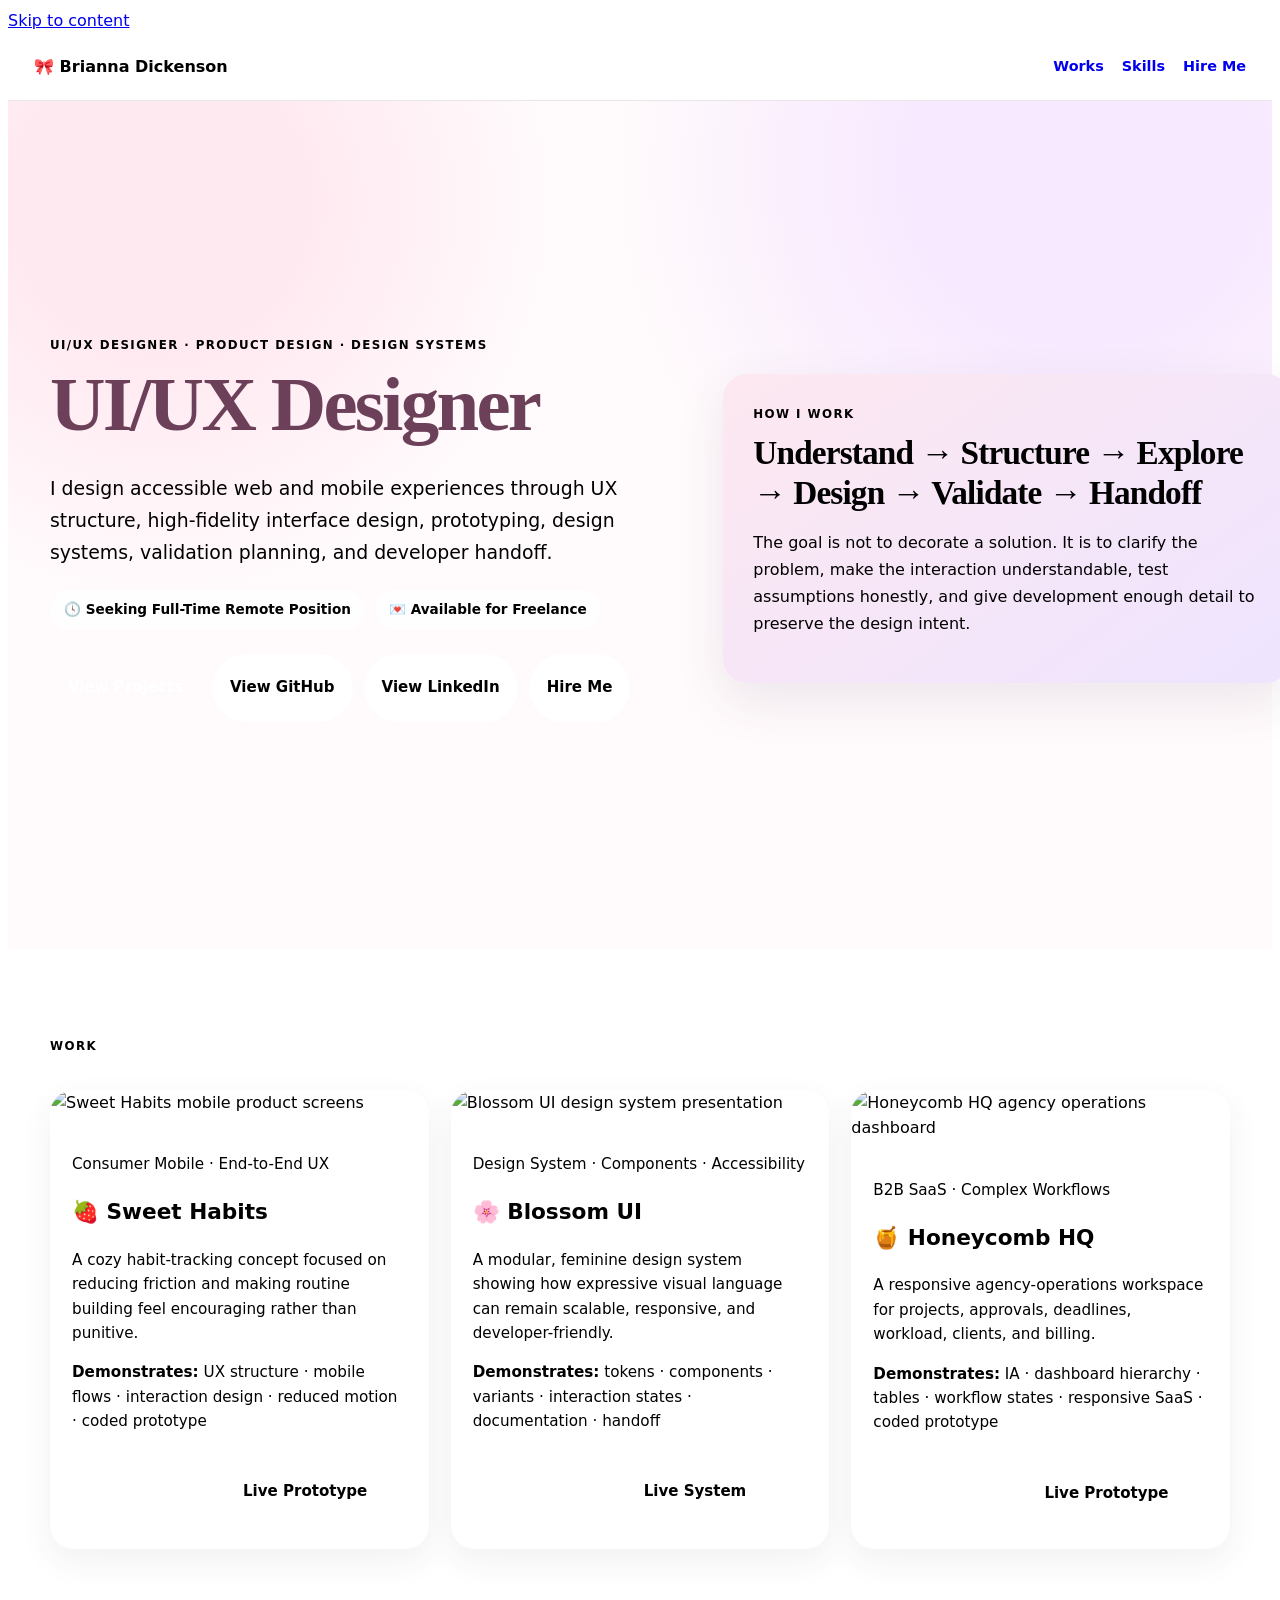
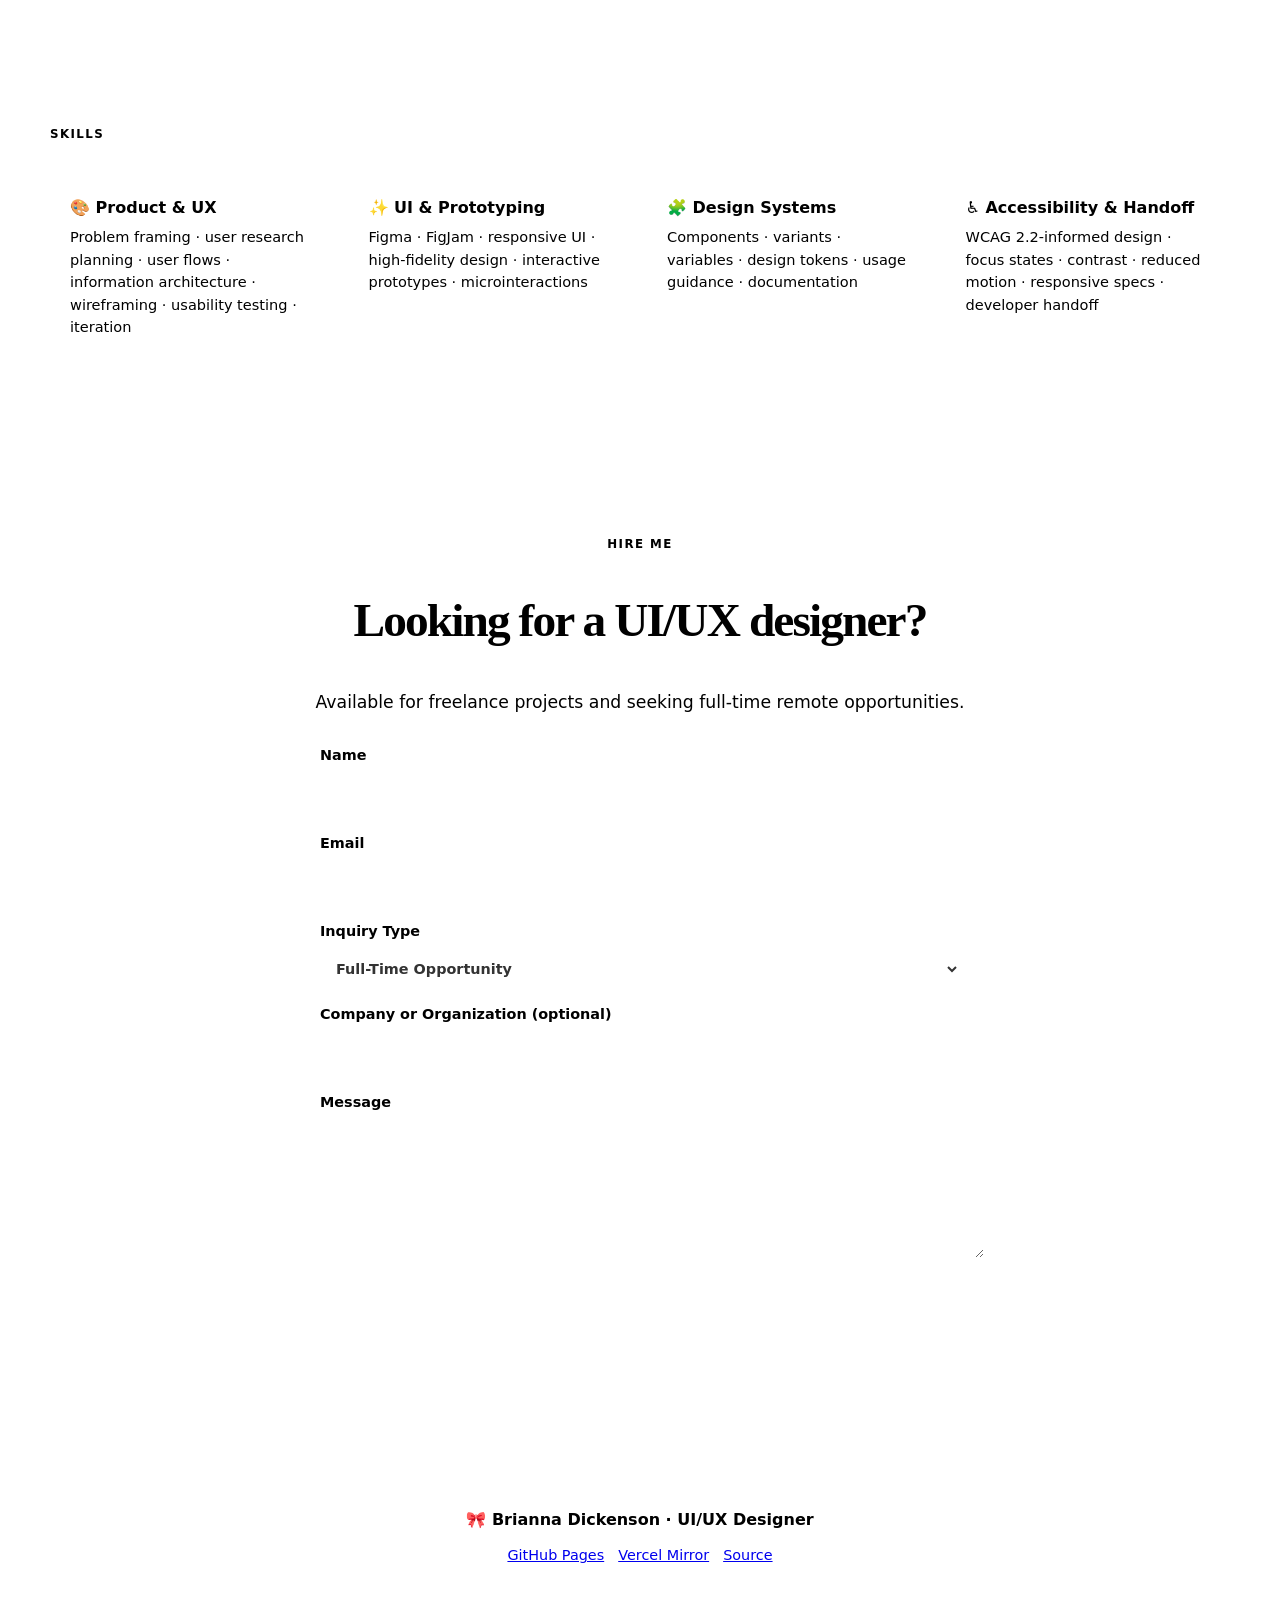
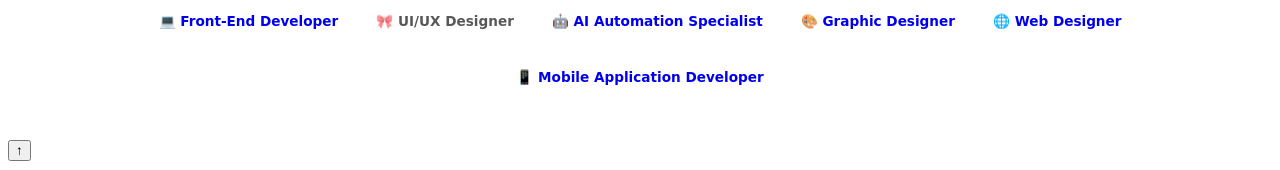
==== commit a9abb74e: "Match UI UX homepage design metrics and header to front-end master" ====
--- a/docs/index.html
+++ b/docs/index.html
@@ -4,8 +4,27 @@
 
 /* Front-End-inspired UI/UX microsite layout; preserve original UI/UX palette */
 .site-header{position:sticky;top:0;z-index:40}.site-header .nav{max-width:1180px;margin:auto;display:flex;align-items:center;justify-content:space-between;gap:18px;padding:15px 24px}.site-header .nav-links{display:flex;gap:18px;flex-wrap:wrap}.site-header .nav-links a{font-size:.92rem;font-weight:750;text-decoration:none}.hero{max-width:1180px;margin:auto;display:grid;grid-template-columns:1.1fr .9fr;align-items:center;gap:54px;padding:88px 24px 80px;min-height:640px}.hero .hero-card.how-work{width:100%;min-width:0;max-width:none;border-radius:24px;padding:30px;box-shadow:0 18px 50px rgba(75,55,85,.1)}.hero .hero-card.how-work h2{font-family:Georgia,"Times New Roman",serif;font-size:clamp(1.65rem,2.6vw,2.55rem);line-height:1.2;letter-spacing:-.025em}.hero .hero-card.how-work p{line-height:1.7}.section{max-width:1180px;margin-inline:auto;padding:80px 24px}.section#skills .capabilities{display:grid;grid-template-columns:repeat(4,minmax(0,1fr));gap:14px;margin-top:34px}.section#skills .cap{min-width:0;border-radius:20px;padding:20px}.section#skills .cap h3{font-size:1rem;line-height:1.35;margin:0 0 9px}.section#skills .cap p{font-size:.91rem;line-height:1.55;margin:0}.section.contact{text-align:center}.section.contact .hire-form{text-align:left}.hire-form .btn{width:fit-content}.hire-form input:focus-visible,.hire-form select:focus-visible,.hire-form textarea:focus-visible{outline:2px solid currentColor;outline-offset:2px}@media(max-width:950px){.hero{grid-template-columns:1fr;gap:30px;min-height:0}.section#skills .capabilities{grid-template-columns:repeat(2,minmax(0,1fr))}}@media(max-width:560px){.section#skills .capabilities{grid-template-columns:1fr}.site-header .nav{flex-wrap:wrap}.hero{padding-top:52px}}
-</style></head><body class=""><a class="skip" href="#main">Skip to content</a><header class="site-header"><nav class="nav" aria-label="Primary"><a class="brand" href="/ui-ux-designer/">🎀 Brianna Dickenson</a><div class="nav-links"><a href="#work">Works</a><a href="#skills">Skills</a><a href="#contact">Hire Me</a></div></nav></header><main id="main">
-<section class="hero"><div><p class="eyebrow">UI/UX Designer · Product Design · Design Systems</p><h1>UI/UX Designer</h1><p>I design accessible web and mobile experiences through UX structure, high-fidelity interface design, prototyping, design systems, validation planning, and developer handoff.</p><div class="portfolio-status"><span>🕓 Seeking Full-Time Remote Position</span><span>💌 Available for Freelance</span></div><div class="actions"><a class="btn primary" href="#work">View Projects</a><a class="btn" href="https://github.com/breyhanaariel/ui-ux-designer">View GitHub</a><a class="btn" href="https://www.linkedin.com/in/brianna-dickenson-9555515b">View LinkedIn</a><a class="btn" href="#contact">Hire Me</a></div></div><aside class="hero-card how-work"><p class="eyebrow">How I Work</p><h2>Understand → Structure → Explore → Design → Validate → Handoff</h2><p>The goal is not to decorate a solution. It is to clarify the problem, make the interaction understandable, test assumptions honestly, and give development enough detail to preserve the design intent.</p></aside></section>
+
+/* Exact Front-End homepage design metrics; UI/UX pink palette retained. */
+:root{--ui-accent:var(--pink);--ui-ink:var(--text);--ui-muted:var(--muted);--ui-line:var(--line);--ui-max:1180px}
+body{font-family:Inter,system-ui,-apple-system,BlinkMacSystemFont,"Segoe UI",sans-serif;font-size:16px;line-height:1.6}
+.topnav{height:66px;display:flex;align-items:center;justify-content:space-between;padding:0 26px;border-bottom:1px solid rgba(70,50,65,.12);background:rgba(255,255,255,.9);backdrop-filter:blur(12px);position:sticky;top:0;z-index:30;max-width:none;margin:0}
+.topnav a{text-decoration:none;font-weight:750}.topnav .brand{font-weight:900;font-size:1rem;letter-spacing:normal;color:var(--ui-ink)}.topnav .navlinks{display:flex;gap:18px;font-size:.9rem;color:var(--ui-muted);align-items:center}
+.landing{background:radial-gradient(circle at 85% 8%,#f7e9ff 0 13%,transparent 35%),radial-gradient(circle at 12% 12%,#ffe9f1 0 11%,transparent 29%),#fffafc}
+.landing .hero{max-width:1180px;margin:auto;padding:88px 24px 80px;display:grid;grid-template-columns:1.1fr .9fr;gap:54px;align-items:center;min-height:680px}
+.landing .hero .eyebrow,.section .eyebrow{text-transform:uppercase;letter-spacing:.12em;font-size:.74rem;font-weight:850;margin:0 0 9px}
+.landing .hero h1{font-family:Georgia,"Times New Roman",serif;font-size:clamp(2.9rem,6vw,5.2rem);line-height:1.08;letter-spacing:-.035em;margin:0 0 25px;color:#6c4059}
+.landing .hero .lede{font-size:1.18rem;line-height:1.7;color:var(--ui-muted);max-width:720px}
+.landing .hero .portfolio-status{display:flex;flex-wrap:wrap;gap:10px;margin:22px 0}.landing .hero .portfolio-status span{border:1px solid var(--ui-line);border-radius:999px;padding:9px 14px;background:rgba(255,255,255,.8);font-size:.85rem;font-weight:750;color:var(--ui-ink)}
+.actions{display:flex;gap:11px;flex-wrap:wrap;margin-top:24px}.actions .btn,.actions a.btn{border-radius:999px;padding:12px 18px;font-family:inherit;font-size:.94rem;font-weight:800;text-decoration:none;display:inline-flex;align-items:center;justify-content:center;gap:8px;border:1px solid var(--ui-line);background:#fff;color:var(--ui-ink);min-height:44px}.actions .btn.primary{background:var(--ui-accent);color:#fff;border-color:var(--ui-accent)}
+.landing .hero .hero-card.how-work{min-width:0;max-width:none;width:100%;border-radius:24px;padding:30px;border:1px solid var(--ui-line);box-shadow:0 18px 50px rgba(75,55,85,.1);background:linear-gradient(145deg,#fde8f0,#eee4ff)}.landing .hero .hero-card.how-work h2{font-family:Georgia,"Times New Roman",serif;font-size:clamp(1.65rem,2.6vw,2.55rem);font-weight:700;line-height:1.2;letter-spacing:-.025em;margin:0 0 16px;color:var(--ui-ink)}.landing .hero .hero-card.how-work p:not(.eyebrow){font-size:1rem;line-height:1.7;color:var(--ui-muted)}
+.section{max-width:1180px;margin:auto;padding:88px 24px}.section h2{font-family:Georgia,"Times New Roman",serif;font-size:clamp(2rem,3.7vw,3.25rem);line-height:1.16;letter-spacing:-.04em}.section#work .grid{display:grid;grid-template-columns:repeat(3,minmax(0,1fr));gap:22px;margin-top:34px}.section#work .card{background:#fff;border:1px solid var(--ui-line);border-radius:24px;overflow:hidden;box-shadow:0 12px 32px rgba(79,50,76,.07)}.section#work .card-body{padding:22px}.section#work .card h3{font-size:1.35rem;line-height:1.3}.section#work .card p{font-size:.95rem;line-height:1.6}
+.section#skills .capabilities{display:grid;grid-template-columns:repeat(4,minmax(0,1fr));gap:14px;margin-top:34px}.section#skills .cap{background:#fff;border:1px solid var(--ui-line);border-radius:20px;padding:20px;box-shadow:none}.section#skills .cap h3{font-size:1rem;font-weight:800;margin:0 0 7px}.section#skills .cap p{font-size:.91rem;line-height:1.55;color:var(--ui-muted)}
+.section.contact{text-align:center}.section.contact .hire-form{text-align:left;max-width:640px;margin:26px auto;display:grid;gap:13px}.section.contact .hire-form label{display:grid;gap:5px;font-size:.9rem;font-weight:700}.section.contact .hire-form input,.section.contact .hire-form select,.section.contact .hire-form textarea{font:inherit;width:100%;padding:12px;border:1px solid var(--ui-line);border-radius:12px;background:#fff;color:#333}.section.contact .hire-form button{background:var(--ui-accent);color:#fff;border:1px solid var(--ui-accent);border-radius:999px;padding:12px 18px;font-weight:800;min-height:44px;cursor:pointer;width:fit-content}
+.footer{border-top:0;margin-top:0;text-align:center;padding:36px 20px;font-size:1rem}.footer-links{margin:12px 0;display:flex;gap:14px;justify-content:center;flex-wrap:wrap}.portfolio-family-footer{border:0!important;padding:16px 0 0!important;margin:16px auto 0!important}.portfolio-family-footer nav{display:flex;justify-content:center;flex-wrap:wrap;gap:10px}.portfolio-family-footer nav a,.portfolio-family-footer nav span{display:inline-flex;align-items:center;justify-content:center;padding:12px 14px;border-radius:13px;border:1px solid var(--ui-line);background:rgba(255,255,255,.75);font-size:.85rem;font-weight:700;text-decoration:none}.portfolio-family-footer nav .current{opacity:.65}
+@media(max-width:950px){.landing .hero{grid-template-columns:1fr;gap:32px;min-height:0}.section#work .grid{grid-template-columns:repeat(2,minmax(0,1fr))}.section#skills .capabilities{grid-template-columns:repeat(2,minmax(0,1fr))}}@media(max-width:650px){.landing .hero{padding-top:52px}.section#work .grid,.section#skills .capabilities{grid-template-columns:1fr}.topnav{height:auto;min-height:66px;flex-wrap:wrap;row-gap:8px;padding:14px 20px}.topnav .navlinks{gap:14px}.actions .btn{flex:1 1 auto}.portfolio-family-footer nav a,.portfolio-family-footer nav span{flex:1 1 145px}}
+</style></head><body class=""><a class="skip" href="#main">Skip to content</a><header class="topnav"><a class="brand" href="/ui-ux-designer/">🎀 Brianna Dickenson</a><nav class="navlinks" aria-label="Primary navigation"><a href="#work">Works</a><a href="#skills">Skills</a><a href="#contact">Hire Me</a></nav></header><main id="main">
+<div class="landing"><section class="hero"><div><p class="eyebrow">UI/UX Designer · Product Design · Design Systems</p><h1>UI/UX Designer</h1><p class="lede">I design accessible web and mobile experiences through UX structure, high-fidelity interface design, prototyping, design systems, validation planning, and developer handoff.</p><div class="portfolio-status"><span>🕓 Seeking Full-Time Remote Position</span><span>💌 Available for Freelance</span></div><div class="actions"><a class="btn primary" href="#work">View Projects</a><a class="btn" href="https://github.com/breyhanaariel/ui-ux-designer">View GitHub</a><a class="btn" href="https://www.linkedin.com/in/brianna-dickenson-9555515b">View LinkedIn</a><a class="btn" href="#contact">Hire Me</a></div></div><aside class="hero-card how-work"><p class="eyebrow">How I Work</p><h2>Understand → Structure → Explore → Design → Validate → Handoff</h2><p>The goal is not to decorate a solution. It is to clarify the problem, make the interaction understandable, test assumptions honestly, and give development enough detail to preserve the design intent.</p></aside></section></div>
 
 <section class="section" id="work"><p class="eyebrow">Work</p><div class="grid">
 <article class="card"><img src="https://raw.githubusercontent.com/breyhanaariel/ui-ux-designer/main/sweet-habits/assets/hero.png" alt="Sweet Habits mobile product screens"><div class="card-body"><p class="meta">Consumer Mobile · End-to-End UX</p><h3>🍓 Sweet Habits</h3><p>A cozy habit-tracking concept focused on reducing friction and making routine building feel encouraging rather than punitive.</p><p><strong>Demonstrates:</strong> UX structure · mobile flows · interaction design · reduced motion · coded prototype</p><div class="actions"><a class="btn primary" href="/ui-ux-designer/sweet-habits/">View Project</a><a class="btn secondary" href="https://ui-ux-designer-psi.vercel.app/sweet-habits/">Live Prototype</a></div></div></article>
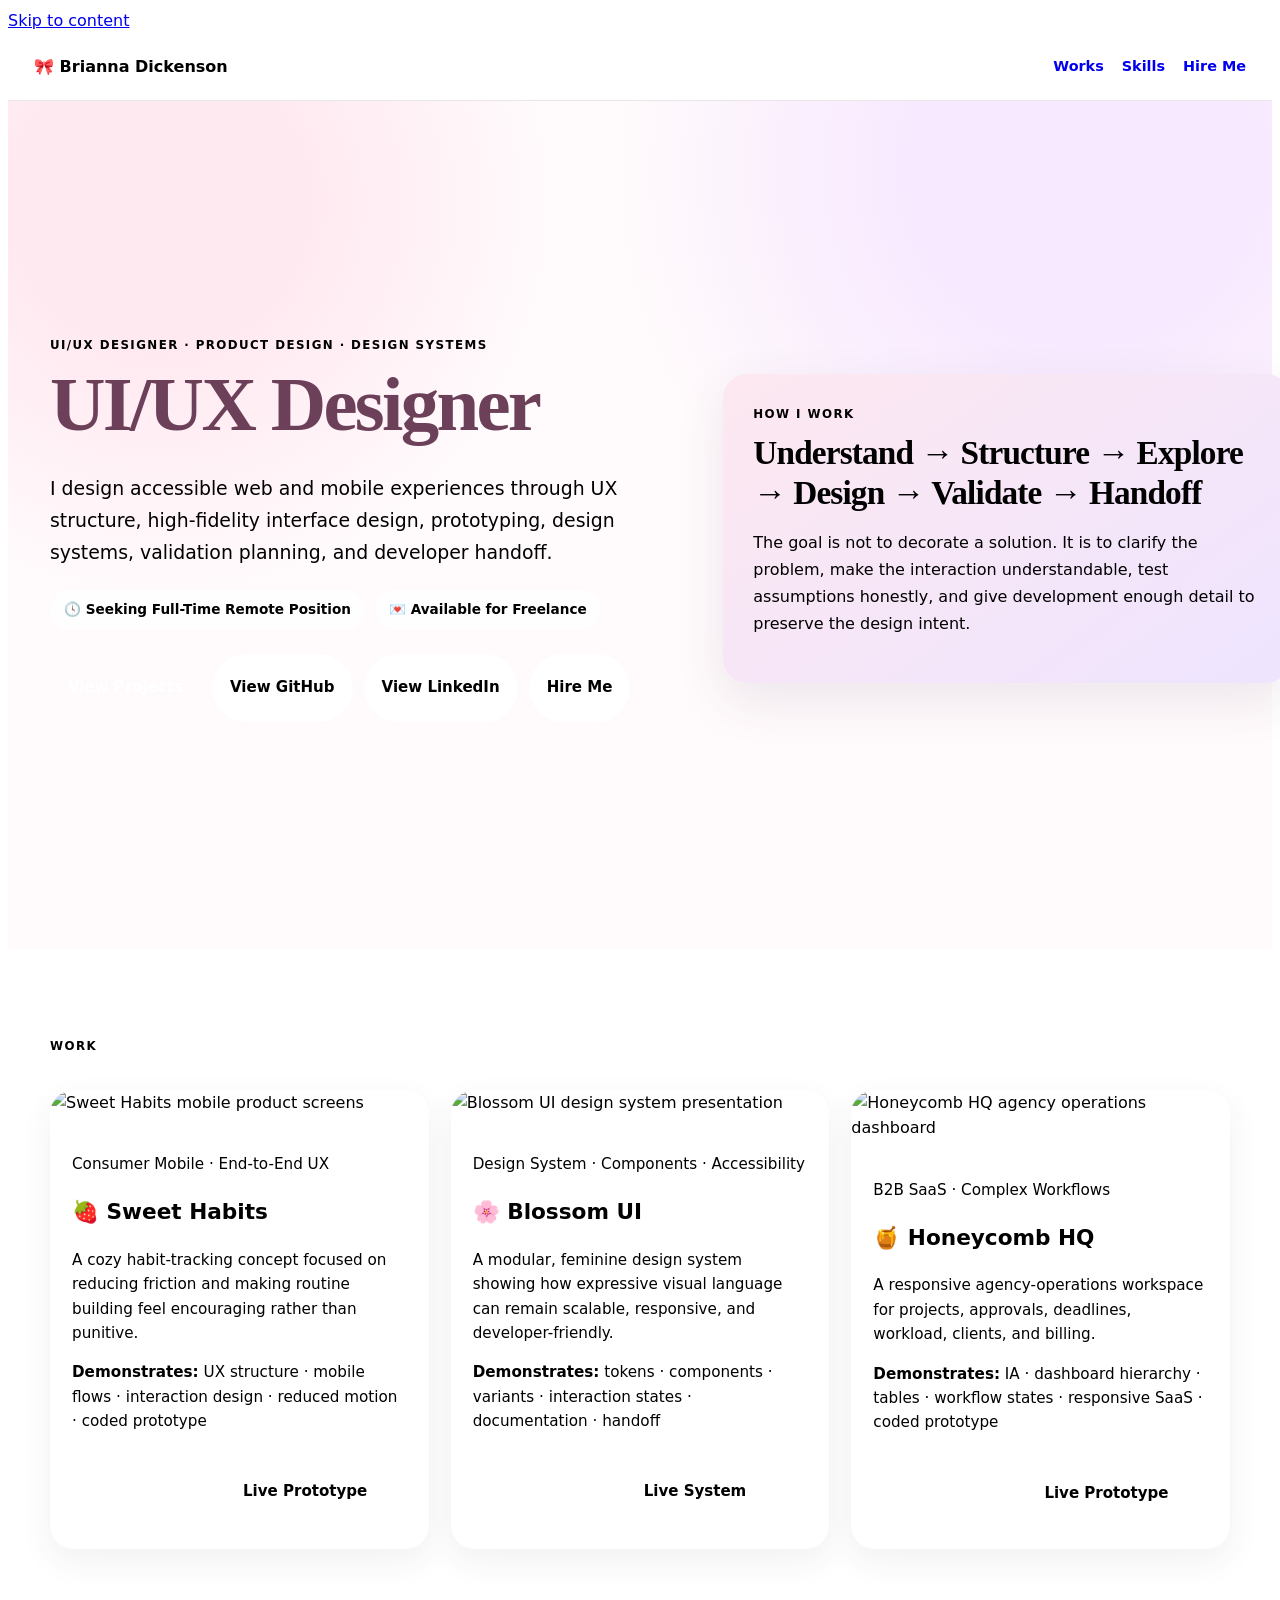
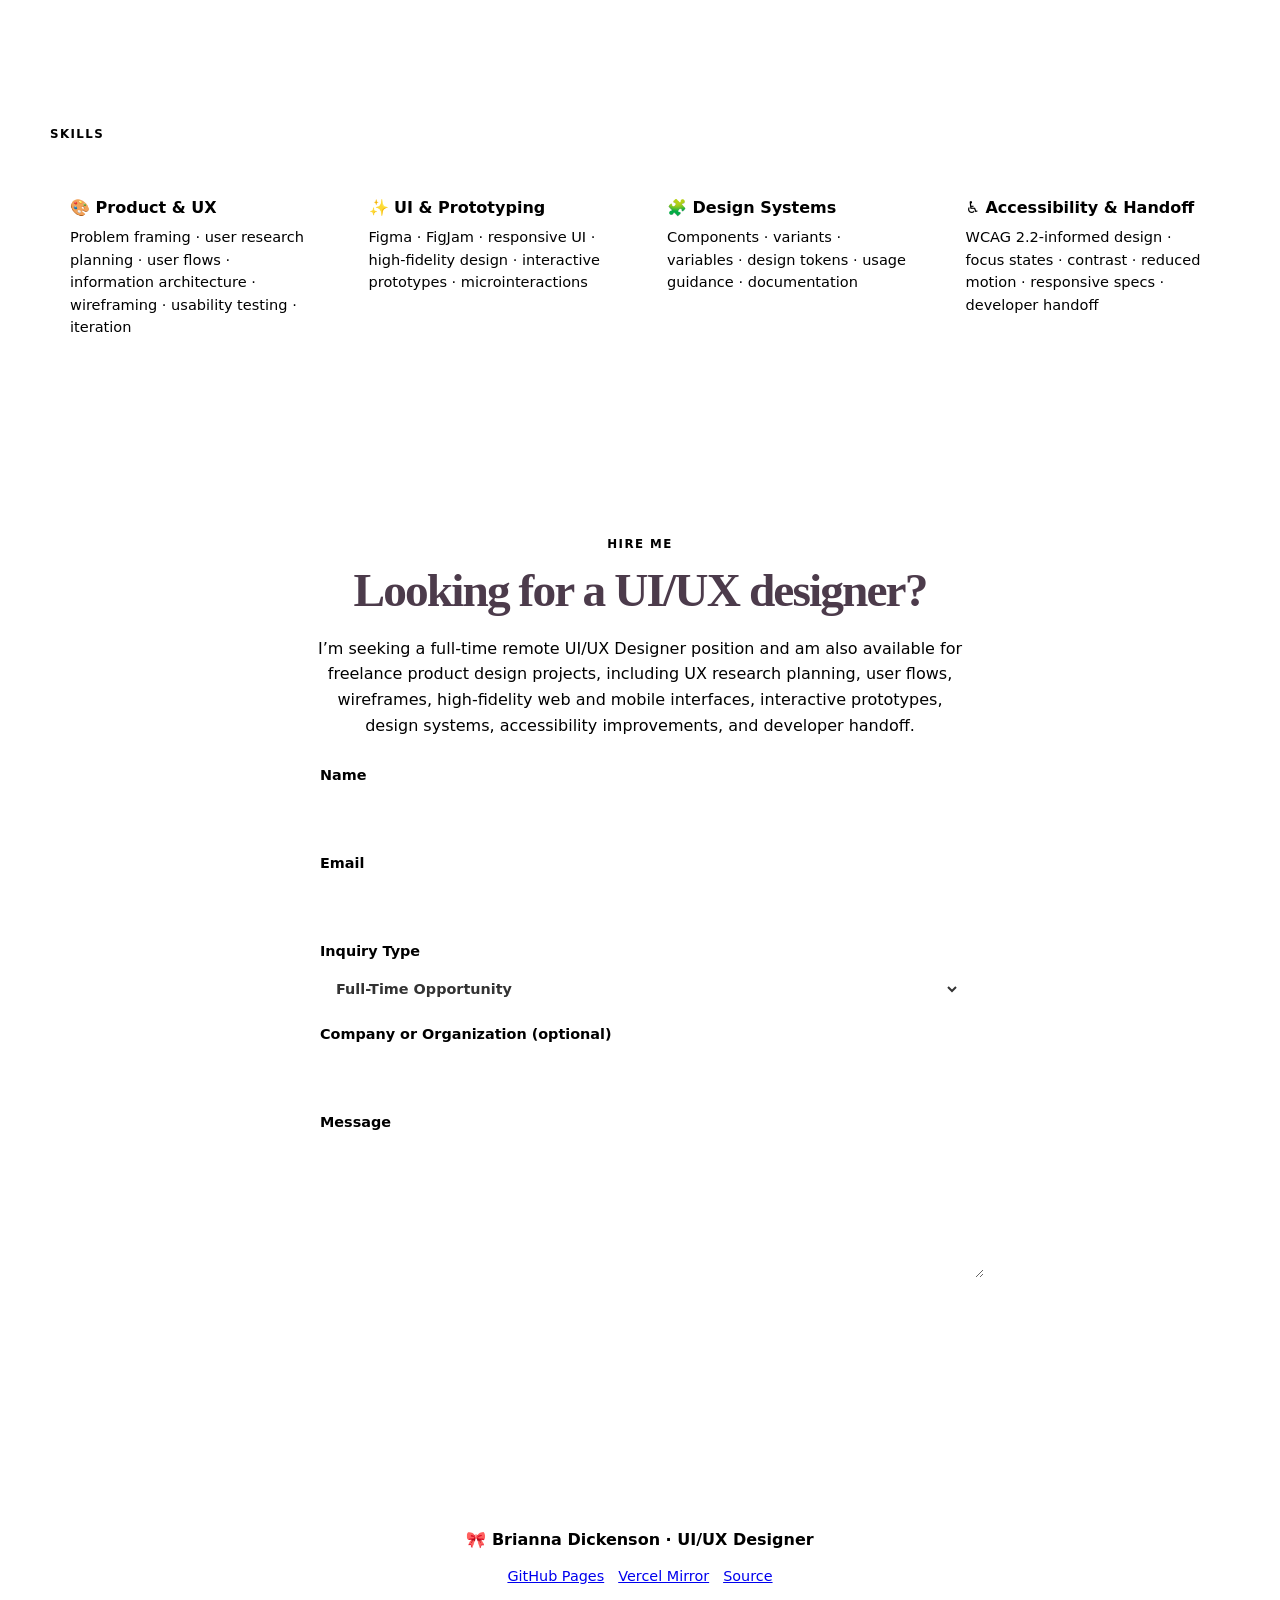
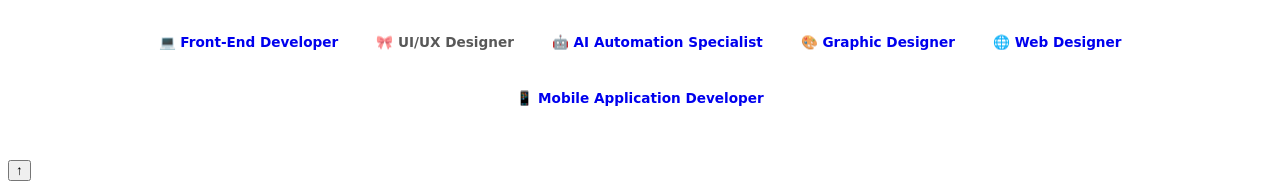
==== commit 4824c9ee: "Align Hire Me section and expand UI UX hiring description" ====
--- a/docs/index.html
+++ b/docs/index.html
@@ -23,6 +23,9 @@
 .section.contact{text-align:center}.section.contact .hire-form{text-align:left;max-width:640px;margin:26px auto;display:grid;gap:13px}.section.contact .hire-form label{display:grid;gap:5px;font-size:.9rem;font-weight:700}.section.contact .hire-form input,.section.contact .hire-form select,.section.contact .hire-form textarea{font:inherit;width:100%;padding:12px;border:1px solid var(--ui-line);border-radius:12px;background:#fff;color:#333}.section.contact .hire-form button{background:var(--ui-accent);color:#fff;border:1px solid var(--ui-accent);border-radius:999px;padding:12px 18px;font-weight:800;min-height:44px;cursor:pointer;width:fit-content}
 .footer{border-top:0;margin-top:0;text-align:center;padding:36px 20px;font-size:1rem}.footer-links{margin:12px 0;display:flex;gap:14px;justify-content:center;flex-wrap:wrap}.portfolio-family-footer{border:0!important;padding:16px 0 0!important;margin:16px auto 0!important}.portfolio-family-footer nav{display:flex;justify-content:center;flex-wrap:wrap;gap:10px}.portfolio-family-footer nav a,.portfolio-family-footer nav span{display:inline-flex;align-items:center;justify-content:center;padding:12px 14px;border-radius:13px;border:1px solid var(--ui-line);background:rgba(255,255,255,.75);font-size:.85rem;font-weight:700;text-decoration:none}.portfolio-family-footer nav .current{opacity:.65}
 @media(max-width:950px){.landing .hero{grid-template-columns:1fr;gap:32px;min-height:0}.section#work .grid{grid-template-columns:repeat(2,minmax(0,1fr))}.section#skills .capabilities{grid-template-columns:repeat(2,minmax(0,1fr))}}@media(max-width:650px){.landing .hero{padding-top:52px}.section#work .grid,.section#skills .capabilities{grid-template-columns:1fr}.topnav{height:auto;min-height:66px;flex-wrap:wrap;row-gap:8px;padding:14px 20px}.topnav .navlinks{gap:14px}.actions .btn{flex:1 1 auto}.portfolio-family-footer nav a,.portfolio-family-footer nav span{flex:1 1 145px}}
+
+/* Hire Me: same sizing and content alignment as the Front-End Developer master. */
+.section.contact{max-width:1180px;margin:0 auto;padding:88px 24px;text-align:center}.section.contact h2{font-family:Georgia,"Times New Roman",serif;font-size:clamp(2rem,3.7vw,3.25rem);line-height:1.16;letter-spacing:-.04em;margin:0;color:#4c3b4b}.section.contact>p:not(.eyebrow){max-width:650px;margin:18px auto 0;color:var(--ui-muted);line-height:1.6;font-size:1rem}.section.contact>.eyebrow{margin:0 0 9px}.section.contact .hire-form{max-width:640px;margin:26px auto;text-align:left}
 </style></head><body class=""><a class="skip" href="#main">Skip to content</a><header class="topnav"><a class="brand" href="/ui-ux-designer/">🎀 Brianna Dickenson</a><nav class="navlinks" aria-label="Primary navigation"><a href="#work">Works</a><a href="#skills">Skills</a><a href="#contact">Hire Me</a></nav></header><main id="main">
 <div class="landing"><section class="hero"><div><p class="eyebrow">UI/UX Designer · Product Design · Design Systems</p><h1>UI/UX Designer</h1><p class="lede">I design accessible web and mobile experiences through UX structure, high-fidelity interface design, prototyping, design systems, validation planning, and developer handoff.</p><div class="portfolio-status"><span>🕓 Seeking Full-Time Remote Position</span><span>💌 Available for Freelance</span></div><div class="actions"><a class="btn primary" href="#work">View Projects</a><a class="btn" href="https://github.com/breyhanaariel/ui-ux-designer">View GitHub</a><a class="btn" href="https://www.linkedin.com/in/brianna-dickenson-9555515b">View LinkedIn</a><a class="btn" href="#contact">Hire Me</a></div></div><aside class="hero-card how-work"><p class="eyebrow">How I Work</p><h2>Understand → Structure → Explore → Design → Validate → Handoff</h2><p>The goal is not to decorate a solution. It is to clarify the problem, make the interaction understandable, test assumptions honestly, and give development enough detail to preserve the design intent.</p></aside></section></div>
 
@@ -34,4 +37,4 @@
 <section class="section" id="skills"><p class="eyebrow">Skills</p><div class="capabilities"><div class="cap"><h3>🎨 Product & UX</h3><p>Problem framing · user research planning · user flows · information architecture · wireframing · usability testing · iteration</p></div><div class="cap"><h3>✨ UI & Prototyping</h3><p>Figma · FigJam · responsive UI · high-fidelity design · interactive prototypes · microinteractions</p></div><div class="cap"><h3>🧩 Design Systems</h3><p>Components · variants · variables · design tokens · usage guidance · documentation</p></div><div class="cap"><h3>♿ Accessibility & Handoff</h3><p>WCAG 2.2-informed design · focus states · contrast · reduced motion · responsive specs · developer handoff</p></div></div></section>
 
 
-<section class="section contact" id="contact"><p class="eyebrow">Hire Me</p><h2>Looking for a UI/UX designer?</h2><p class="lead">Available for freelance projects and seeking full-time remote opportunities.</p><form class="hire-form" id="hireForm"><label>Name<input name="name" required autocomplete="name"></label><label>Email<input name="email" type="email" required autocomplete="email"></label><label>Inquiry Type<select name="inquiry_type" required><option value="Full-Time Opportunity">Full-Time Opportunity</option><option value="Freelance Project">Freelance Project</option></select></label><label>Company or Organization (optional)<input name="company" autocomplete="organization"></label><label>Message<textarea name="message" rows="5" required></textarea></label><button class="btn primary" type="submit">Send Inquiry</button><p class="form-feedback" id="hireFeedback" role="status" aria-live="polite"></p></form></section></main><footer class="footer"><strong>🎀 Brianna Dickenson · UI/UX Designer</strong><div class="footer-links"><a href="https://breyhanaariel.github.io/ui-ux-designer/">GitHub Pages</a><a href="https://ui-ux-designer-psi.vercel.app/">Vercel Mirror</a><a href="https://github.com/breyhanaariel/ui-ux-designer">Source</a></div><div class="portfolio-family-footer"><nav aria-label="Portfolio Family"><a href="https://breyhanaariel.github.io/front-end-developer/">💻 Front-End Developer</a><span class="current" aria-current="page">🎀 UI/UX Designer</span><a href="https://breyhanaariel.github.io/ai-automation-specialist/">🤖 AI Automation Specialist</a><a href="https://breyhanaariel.github.io/graphic-designer/">🎨 Graphic Designer</a><a href="https://breyhanaariel.github.io/web-designer/">🌐 Web Designer</a><a href="https://breyhanaariel.github.io/mobile-app-developer/">📱 Mobile Application Developer</a></nav></div></footer><button class="backtop" aria-label="Back to top">↑</button><script src="/ui-ux-designer/script.js"></script><script>document.getElementById('hireForm')?.addEventListener('submit',async function(e){e.preventDefault();const form=e.currentTarget,feedback=document.getElementById('hireFeedback'),button=form.querySelector('button');button.disabled=true;feedback.textContent='Sending inquiry…';try{const response=await fetch('https://formsubmit.co/ajax/breyhanadickenson@gmail.com',{method:'POST',body:new FormData(form),headers:{Accept:'application/json'}});if(!response.ok)throw Error('Submission failed');feedback.textContent='Thank you! Your inquiry was sent.';form.reset()}catch(error){feedback.innerHTML='Could not send automatically. Please <a href="mailto:breyhanadickenson@gmail.com?subject=UI%2FUX%20Opportunity">email me directly</a>.'}finally{button.disabled=false}});</script></body></html>+<section class="section contact" id="contact"><p class="eyebrow">Hire Me</p><h2>Looking for a UI/UX designer?</h2><p>I’m seeking a full-time remote UI/UX Designer position and am also available for freelance product design projects, including UX research planning, user flows, wireframes, high-fidelity web and mobile interfaces, interactive prototypes, design systems, accessibility improvements, and developer handoff.</p><form class="hire-form" id="hireForm"><label>Name<input name="name" required autocomplete="name"></label><label>Email<input name="email" type="email" required autocomplete="email"></label><label>Inquiry Type<select name="inquiry_type" required><option value="Full-Time Opportunity">Full-Time Opportunity</option><option value="Freelance Project">Freelance Project</option></select></label><label>Company or Organization (optional)<input name="company" autocomplete="organization"></label><label>Message<textarea name="message" rows="5" required></textarea></label><button class="btn primary" type="submit">Send Inquiry</button><p class="form-feedback" id="hireFeedback" role="status" aria-live="polite"></p></form></section></main><footer class="footer"><strong>🎀 Brianna Dickenson · UI/UX Designer</strong><div class="footer-links"><a href="https://breyhanaariel.github.io/ui-ux-designer/">GitHub Pages</a><a href="https://ui-ux-designer-psi.vercel.app/">Vercel Mirror</a><a href="https://github.com/breyhanaariel/ui-ux-designer">Source</a></div><div class="portfolio-family-footer"><nav aria-label="Portfolio Family"><a href="https://breyhanaariel.github.io/front-end-developer/">💻 Front-End Developer</a><span class="current" aria-current="page">🎀 UI/UX Designer</span><a href="https://breyhanaariel.github.io/ai-automation-specialist/">🤖 AI Automation Specialist</a><a href="https://breyhanaariel.github.io/graphic-designer/">🎨 Graphic Designer</a><a href="https://breyhanaariel.github.io/web-designer/">🌐 Web Designer</a><a href="https://breyhanaariel.github.io/mobile-app-developer/">📱 Mobile Application Developer</a></nav></div></footer><button class="backtop" aria-label="Back to top">↑</button><script src="/ui-ux-designer/script.js"></script><script>document.getElementById('hireForm')?.addEventListener('submit',async function(e){e.preventDefault();const form=e.currentTarget,feedback=document.getElementById('hireFeedback'),button=form.querySelector('button');button.disabled=true;feedback.textContent='Sending inquiry…';try{const response=await fetch('https://formsubmit.co/ajax/breyhanadickenson@gmail.com',{method:'POST',body:new FormData(form),headers:{Accept:'application/json'}});if(!response.ok)throw Error('Submission failed');feedback.textContent='Thank you! Your inquiry was sent.';form.reset()}catch(error){feedback.innerHTML='Could not send automatically. Please <a href="mailto:breyhanadickenson@gmail.com?subject=UI%2FUX%20Opportunity">email me directly</a>.'}finally{button.disabled=false}});</script></body></html>
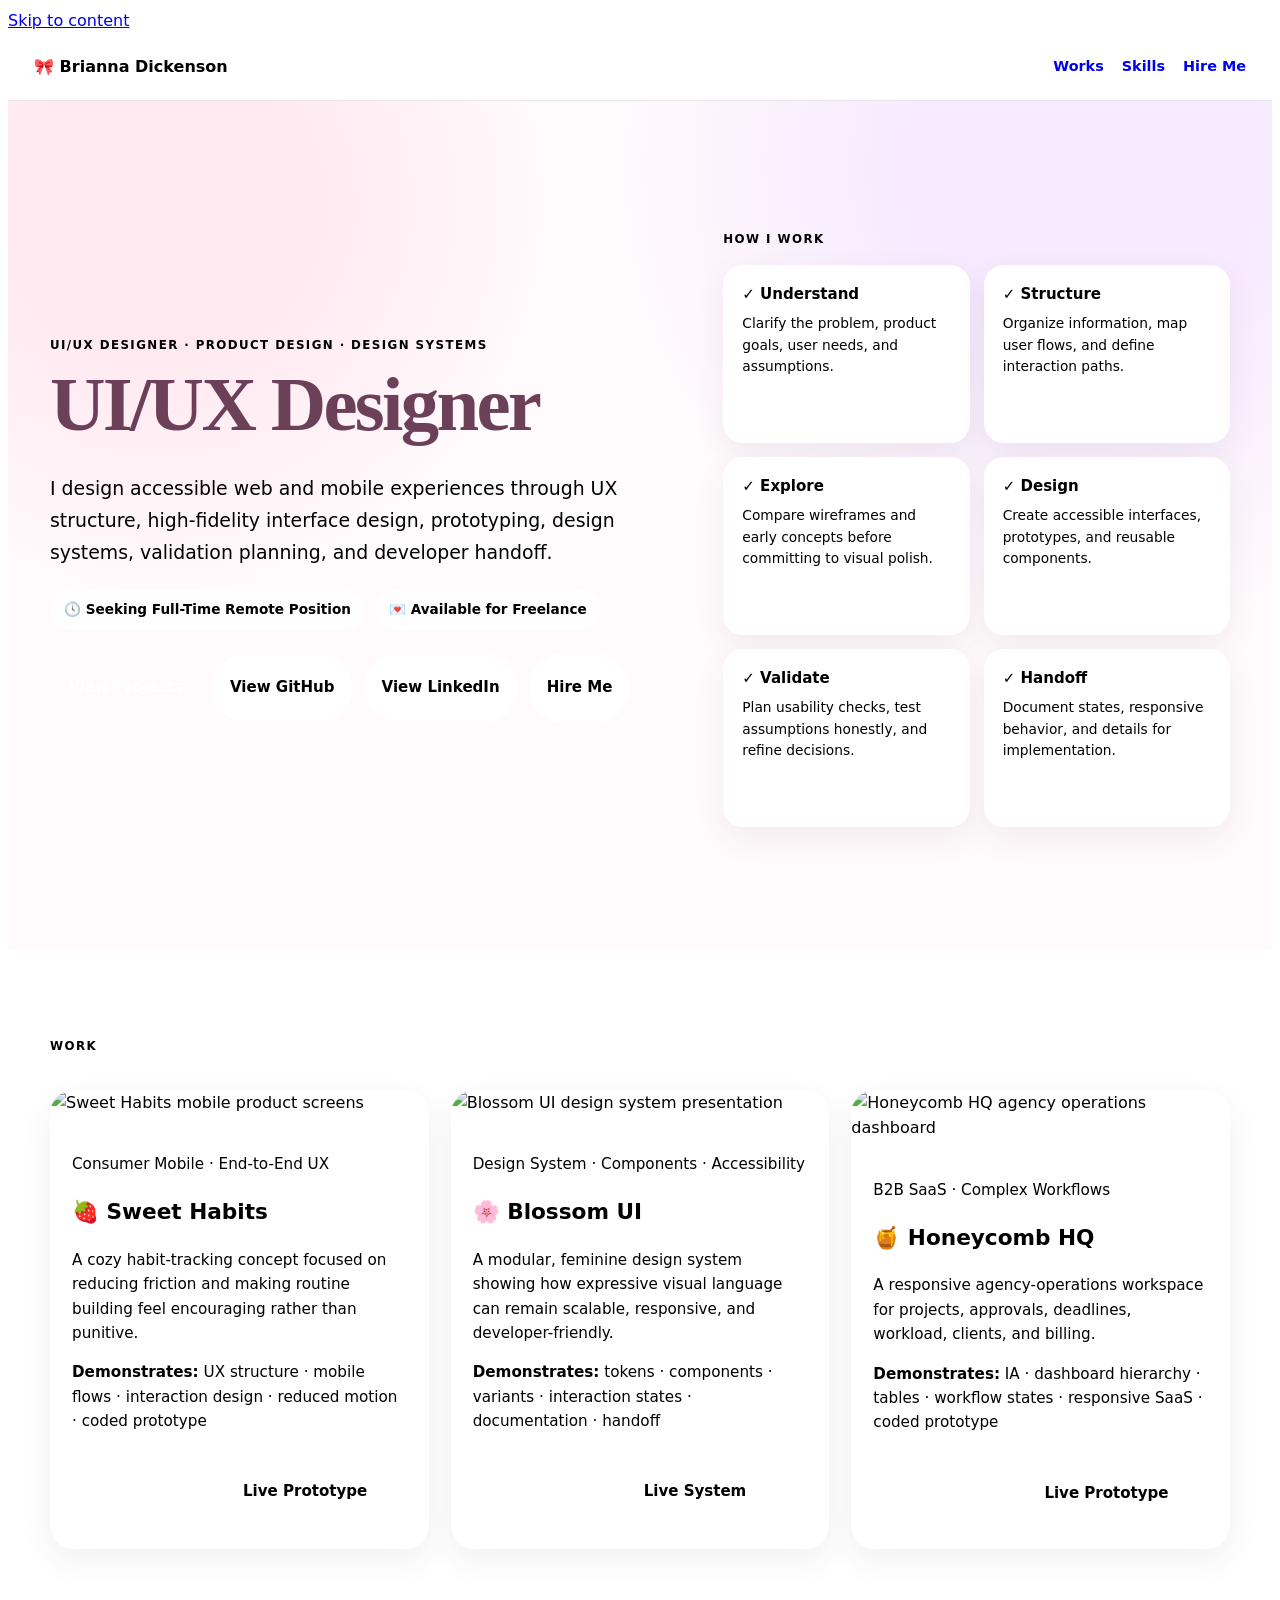
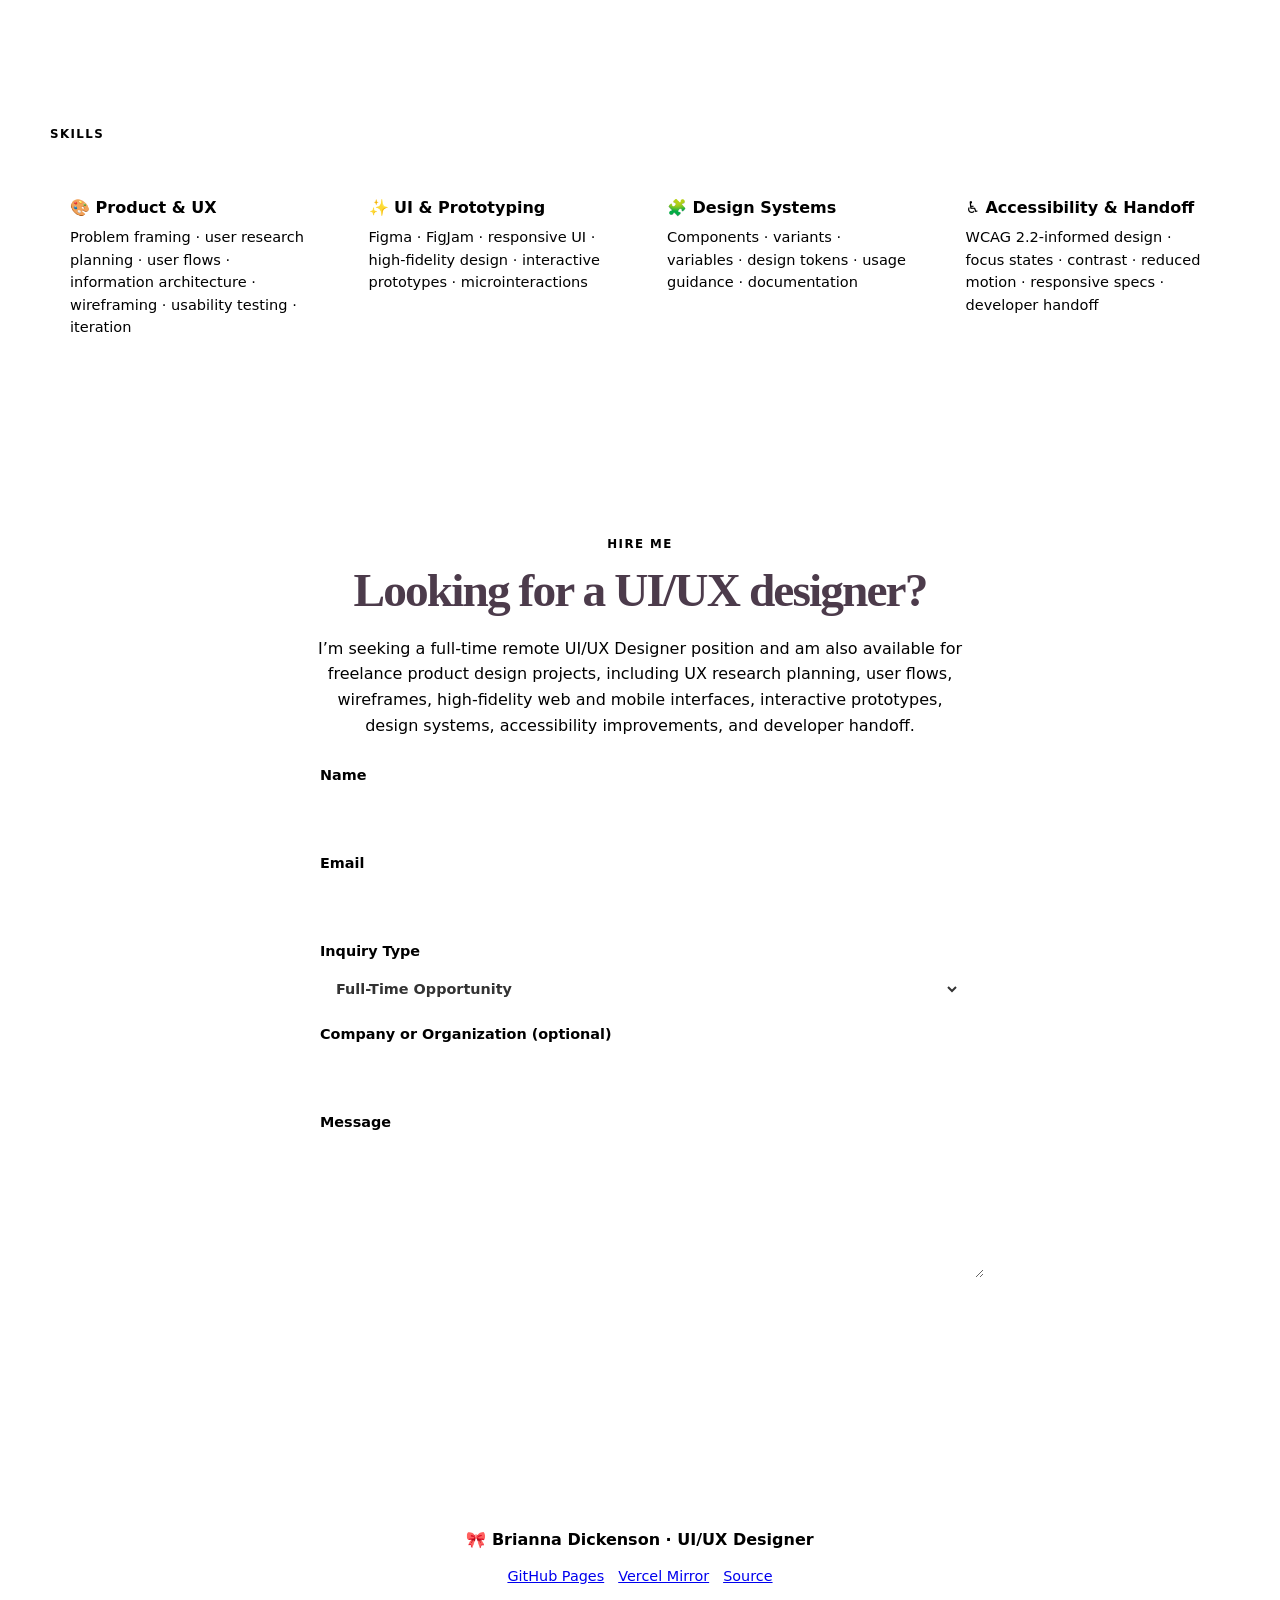
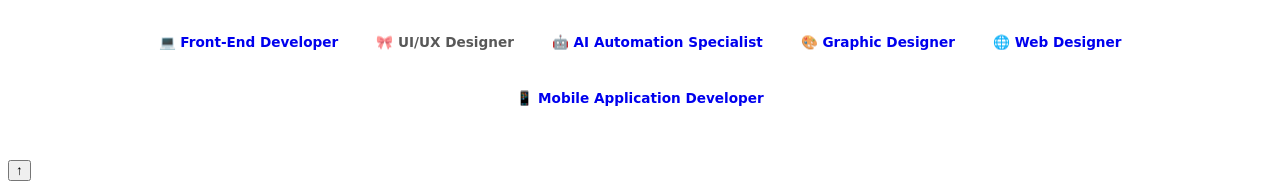
==== commit faea2aa4: "Replace UI UX How I Work hero panel with six process cards" ====
--- a/docs/index.html
+++ b/docs/index.html
@@ -26,8 +26,17 @@
 
 /* Hire Me: same sizing and content alignment as the Front-End Developer master. */
 .section.contact{max-width:1180px;margin:0 auto;padding:88px 24px;text-align:center}.section.contact h2{font-family:Georgia,"Times New Roman",serif;font-size:clamp(2rem,3.7vw,3.25rem);line-height:1.16;letter-spacing:-.04em;margin:0;color:#4c3b4b}.section.contact>p:not(.eyebrow){max-width:650px;margin:18px auto 0;color:var(--ui-muted);line-height:1.6;font-size:1rem}.section.contact>.eyebrow{margin:0 0 9px}.section.contact .hire-form{max-width:640px;margin:26px auto;text-align:left}
+
+/* Match the Front-End Developer's six-card How I Work hero composition. */
+.landing .hero .hero-quality{min-width:0;width:100%;align-self:center}
+.landing .hero .hero-quality .hero-quality-title{font-size:.74rem;font-weight:850;letter-spacing:.12em;text-transform:uppercase;margin:0 0 16px;color:var(--pink-dark)}
+.landing .hero .hero-quality .checks{display:grid;grid-template-columns:repeat(2,minmax(0,1fr));gap:14px;margin:0}
+.landing .hero .hero-quality .check{position:static;transform:none;min-width:0;min-height:140px;padding:19px;border-radius:20px;background:#fff;border:1px solid var(--ui-line);box-shadow:0 12px 32px rgba(79,50,76,.07);display:flex;flex-direction:column;gap:9px}
+.landing .hero .hero-quality .check strong{font-size:.94rem;line-height:1.35;color:var(--ui-ink)}
+.landing .hero .hero-quality .check span{font-size:.86rem;line-height:1.55;color:var(--ui-muted)}
+@media(max-width:560px){.landing .hero .hero-quality .checks{grid-template-columns:1fr}.landing .hero .hero-quality .check{min-height:0}}
 </style></head><body class=""><a class="skip" href="#main">Skip to content</a><header class="topnav"><a class="brand" href="/ui-ux-designer/">🎀 Brianna Dickenson</a><nav class="navlinks" aria-label="Primary navigation"><a href="#work">Works</a><a href="#skills">Skills</a><a href="#contact">Hire Me</a></nav></header><main id="main">
-<div class="landing"><section class="hero"><div><p class="eyebrow">UI/UX Designer · Product Design · Design Systems</p><h1>UI/UX Designer</h1><p class="lede">I design accessible web and mobile experiences through UX structure, high-fidelity interface design, prototyping, design systems, validation planning, and developer handoff.</p><div class="portfolio-status"><span>🕓 Seeking Full-Time Remote Position</span><span>💌 Available for Freelance</span></div><div class="actions"><a class="btn primary" href="#work">View Projects</a><a class="btn" href="https://github.com/breyhanaariel/ui-ux-designer">View GitHub</a><a class="btn" href="https://www.linkedin.com/in/brianna-dickenson-9555515b">View LinkedIn</a><a class="btn" href="#contact">Hire Me</a></div></div><aside class="hero-card how-work"><p class="eyebrow">How I Work</p><h2>Understand → Structure → Explore → Design → Validate → Handoff</h2><p>The goal is not to decorate a solution. It is to clarify the problem, make the interaction understandable, test assumptions honestly, and give development enough detail to preserve the design intent.</p></aside></section></div>
+<div class="landing"><section class="hero"><div><p class="eyebrow">UI/UX Designer · Product Design · Design Systems</p><h1>UI/UX Designer</h1><p class="lede">I design accessible web and mobile experiences through UX structure, high-fidelity interface design, prototyping, design systems, validation planning, and developer handoff.</p><div class="portfolio-status"><span>🕓 Seeking Full-Time Remote Position</span><span>💌 Available for Freelance</span></div><div class="actions"><a class="btn primary" href="#work">View Projects</a><a class="btn" href="https://github.com/breyhanaariel/ui-ux-designer">View GitHub</a><a class="btn" href="https://www.linkedin.com/in/brianna-dickenson-9555515b">View LinkedIn</a><a class="btn" href="#contact">Hire Me</a></div></div><aside class="hero-quality" aria-label="How I Work: UI/UX design process"><p class="eyebrow hero-quality-title">How I Work</p><div class="checks"><div class="check"><strong>✓ Understand</strong><span>Clarify the problem, product goals, user needs, and assumptions.</span></div><div class="check"><strong>✓ Structure</strong><span>Organize information, map user flows, and define interaction paths.</span></div><div class="check"><strong>✓ Explore</strong><span>Compare wireframes and early concepts before committing to visual polish.</span></div><div class="check"><strong>✓ Design</strong><span>Create accessible interfaces, prototypes, and reusable components.</span></div><div class="check"><strong>✓ Validate</strong><span>Plan usability checks, test assumptions honestly, and refine decisions.</span></div><div class="check"><strong>✓ Handoff</strong><span>Document states, responsive behavior, and details for implementation.</span></div></div></aside></section></div>
 
 <section class="section" id="work"><p class="eyebrow">Work</p><div class="grid">
 <article class="card"><img src="https://raw.githubusercontent.com/breyhanaariel/ui-ux-designer/main/sweet-habits/assets/hero.png" alt="Sweet Habits mobile product screens"><div class="card-body"><p class="meta">Consumer Mobile · End-to-End UX</p><h3>🍓 Sweet Habits</h3><p>A cozy habit-tracking concept focused on reducing friction and making routine building feel encouraging rather than punitive.</p><p><strong>Demonstrates:</strong> UX structure · mobile flows · interaction design · reduced motion · coded prototype</p><div class="actions"><a class="btn primary" href="/ui-ux-designer/sweet-habits/">View Project</a><a class="btn secondary" href="https://ui-ux-designer-psi.vercel.app/sweet-habits/">Live Prototype</a></div></div></article>
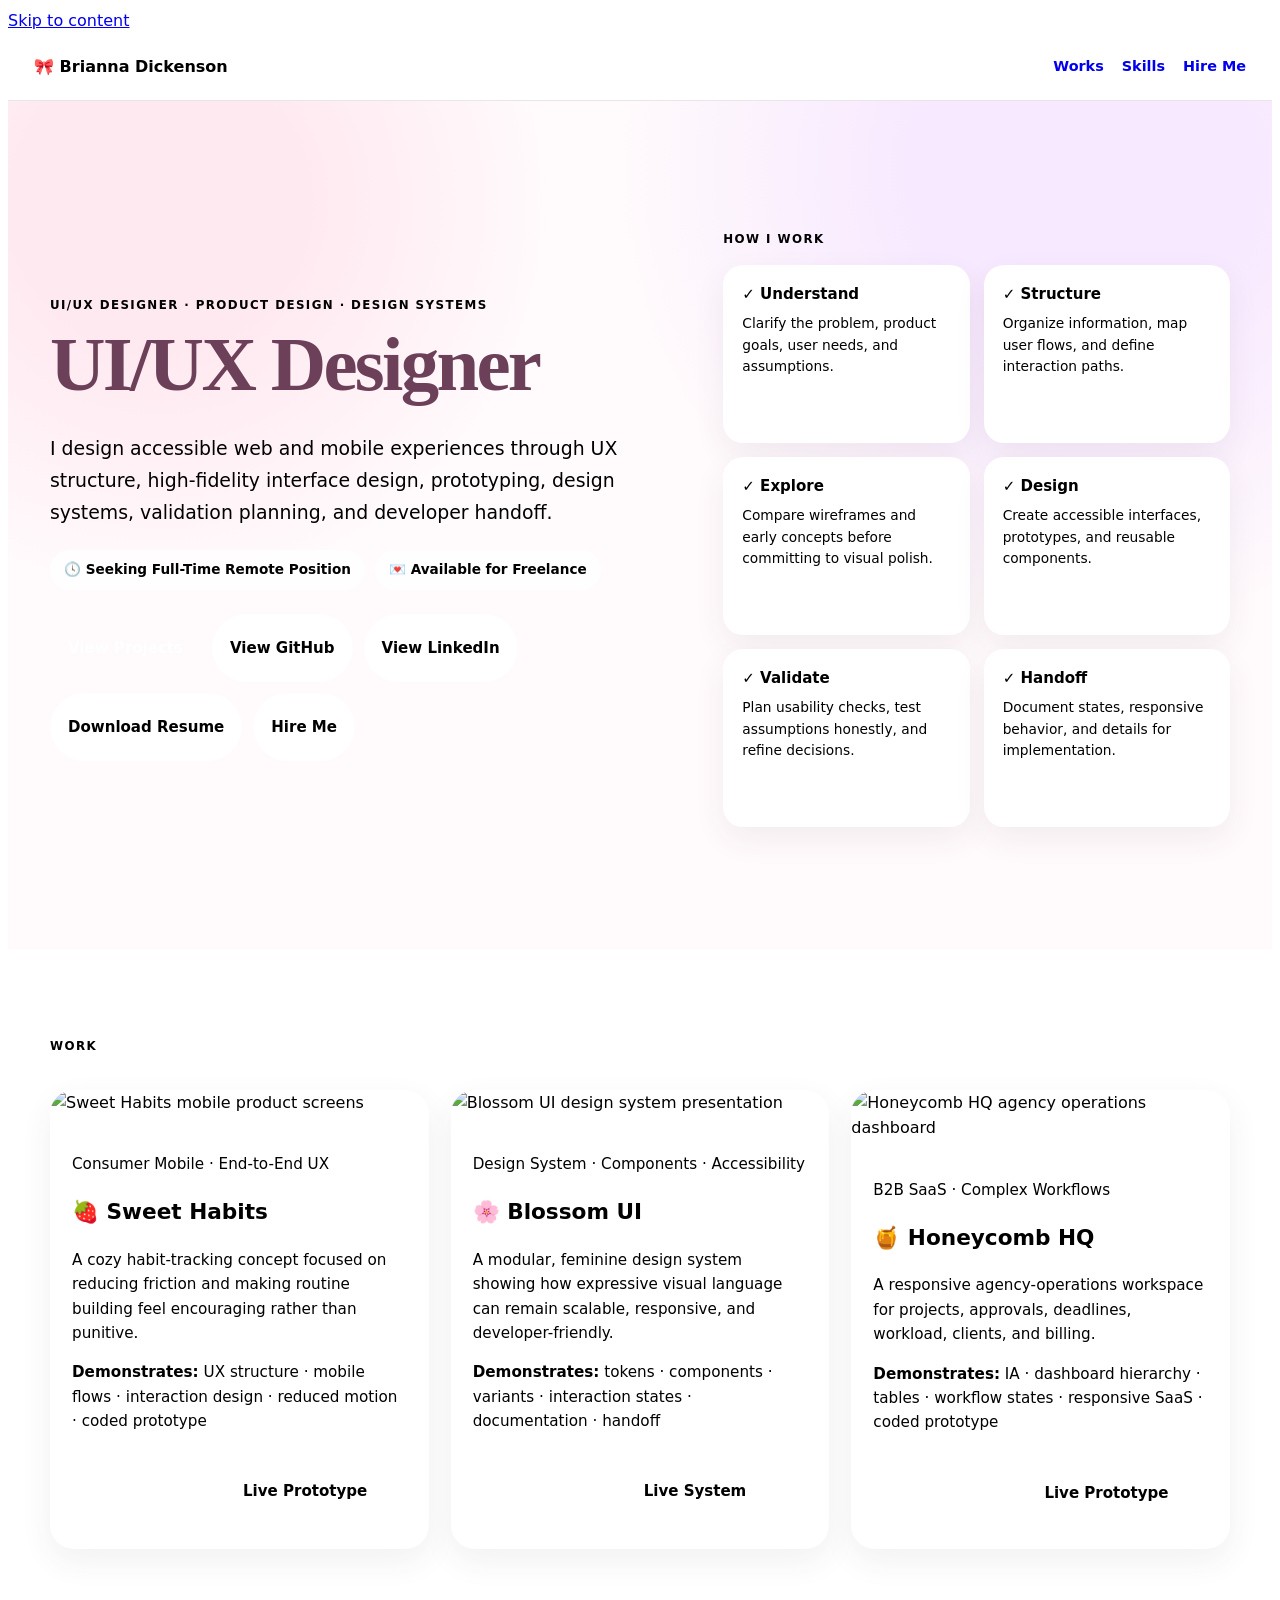
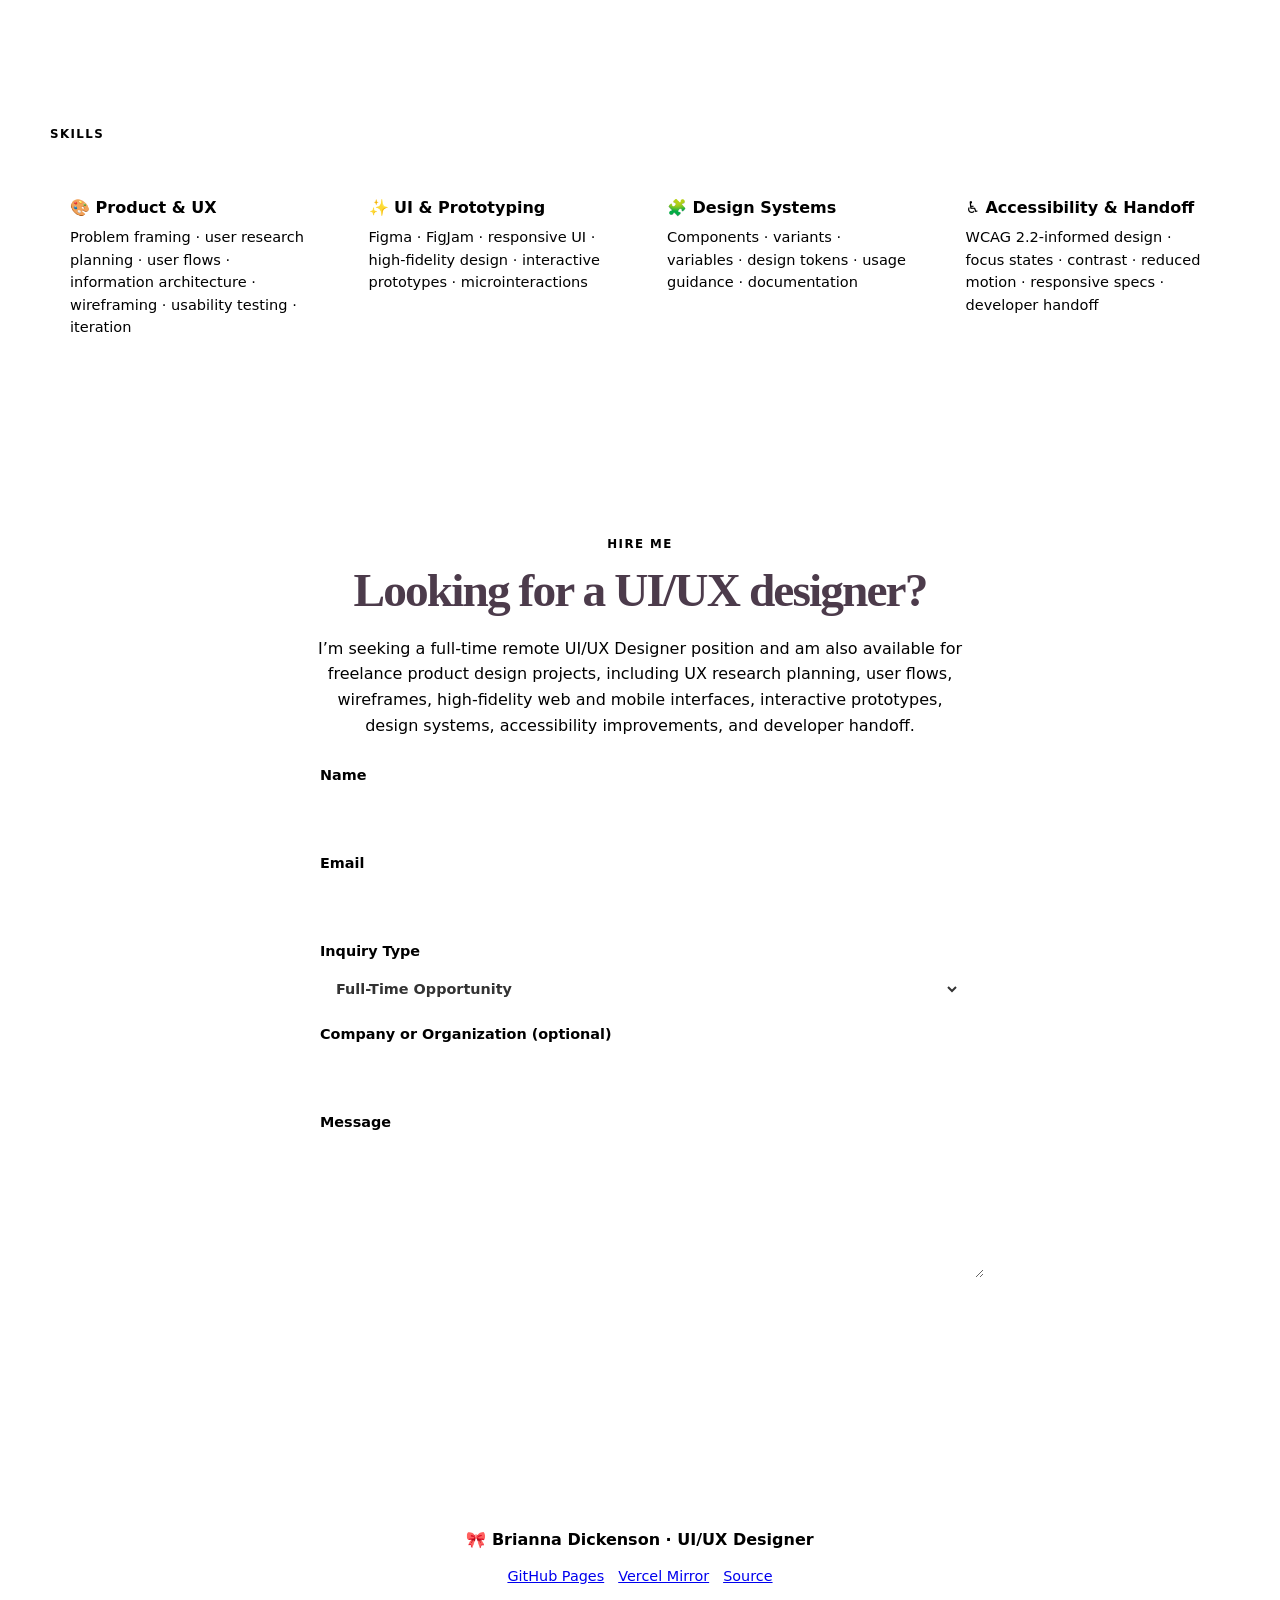
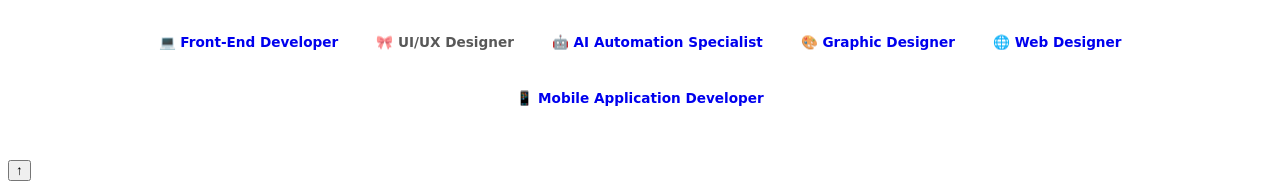
==== commit 5e756ad5: "feat: add resume download button" ====
--- a/docs/index.html
+++ b/docs/index.html
@@ -36,7 +36,7 @@
 .landing .hero .hero-quality .check span{font-size:.86rem;line-height:1.55;color:var(--ui-muted)}
 @media(max-width:560px){.landing .hero .hero-quality .checks{grid-template-columns:1fr}.landing .hero .hero-quality .check{min-height:0}}
 </style></head><body class=""><a class="skip" href="#main">Skip to content</a><header class="topnav"><a class="brand" href="/ui-ux-designer/">🎀 Brianna Dickenson</a><nav class="navlinks" aria-label="Primary navigation"><a href="#work">Works</a><a href="#skills">Skills</a><a href="#contact">Hire Me</a></nav></header><main id="main">
-<div class="landing"><section class="hero"><div><p class="eyebrow">UI/UX Designer · Product Design · Design Systems</p><h1>UI/UX Designer</h1><p class="lede">I design accessible web and mobile experiences through UX structure, high-fidelity interface design, prototyping, design systems, validation planning, and developer handoff.</p><div class="portfolio-status"><span>🕓 Seeking Full-Time Remote Position</span><span>💌 Available for Freelance</span></div><div class="actions"><a class="btn primary" href="#work">View Projects</a><a class="btn" href="https://github.com/breyhanaariel/ui-ux-designer">View GitHub</a><a class="btn" href="https://www.linkedin.com/in/brianna-dickenson-9555515b">View LinkedIn</a><a class="btn" href="#contact">Hire Me</a></div></div><aside class="hero-quality" aria-label="How I Work: UI/UX design process"><p class="eyebrow hero-quality-title">How I Work</p><div class="checks"><div class="check"><strong>✓ Understand</strong><span>Clarify the problem, product goals, user needs, and assumptions.</span></div><div class="check"><strong>✓ Structure</strong><span>Organize information, map user flows, and define interaction paths.</span></div><div class="check"><strong>✓ Explore</strong><span>Compare wireframes and early concepts before committing to visual polish.</span></div><div class="check"><strong>✓ Design</strong><span>Create accessible interfaces, prototypes, and reusable components.</span></div><div class="check"><strong>✓ Validate</strong><span>Plan usability checks, test assumptions honestly, and refine decisions.</span></div><div class="check"><strong>✓ Handoff</strong><span>Document states, responsive behavior, and details for implementation.</span></div></div></aside></section></div>
+<div class="landing"><section class="hero"><div><p class="eyebrow">UI/UX Designer · Product Design · Design Systems</p><h1>UI/UX Designer</h1><p class="lede">I design accessible web and mobile experiences through UX structure, high-fidelity interface design, prototyping, design systems, validation planning, and developer handoff.</p><div class="portfolio-status"><span>🕓 Seeking Full-Time Remote Position</span><span>💌 Available for Freelance</span></div><div class="actions"><a class="btn primary" href="#work">View Projects</a><a class="btn" href="https://github.com/breyhanaariel/ui-ux-designer">View GitHub</a><a class="btn" href="https://www.linkedin.com/in/brianna-dickenson-9555515b">View LinkedIn</a><a class="btn secondary" href="assets/resume.pdf" download="Brianna-Dickenson-UI-UX-Designer-Resume.pdf" type="application/pdf">Download Resume</a><a class="btn" href="#contact">Hire Me</a></div></div><aside class="hero-quality" aria-label="How I Work: UI/UX design process"><p class="eyebrow hero-quality-title">How I Work</p><div class="checks"><div class="check"><strong>✓ Understand</strong><span>Clarify the problem, product goals, user needs, and assumptions.</span></div><div class="check"><strong>✓ Structure</strong><span>Organize information, map user flows, and define interaction paths.</span></div><div class="check"><strong>✓ Explore</strong><span>Compare wireframes and early concepts before committing to visual polish.</span></div><div class="check"><strong>✓ Design</strong><span>Create accessible interfaces, prototypes, and reusable components.</span></div><div class="check"><strong>✓ Validate</strong><span>Plan usability checks, test assumptions honestly, and refine decisions.</span></div><div class="check"><strong>✓ Handoff</strong><span>Document states, responsive behavior, and details for implementation.</span></div></div></aside></section></div>
 
 <section class="section" id="work"><p class="eyebrow">Work</p><div class="grid">
 <article class="card"><img src="https://raw.githubusercontent.com/breyhanaariel/ui-ux-designer/main/sweet-habits/assets/hero.png" alt="Sweet Habits mobile product screens"><div class="card-body"><p class="meta">Consumer Mobile · End-to-End UX</p><h3>🍓 Sweet Habits</h3><p>A cozy habit-tracking concept focused on reducing friction and making routine building feel encouraging rather than punitive.</p><p><strong>Demonstrates:</strong> UX structure · mobile flows · interaction design · reduced motion · coded prototype</p><div class="actions"><a class="btn primary" href="/ui-ux-designer/sweet-habits/">View Project</a><a class="btn secondary" href="https://ui-ux-designer-psi.vercel.app/sweet-habits/">Live Prototype</a></div></div></article>
